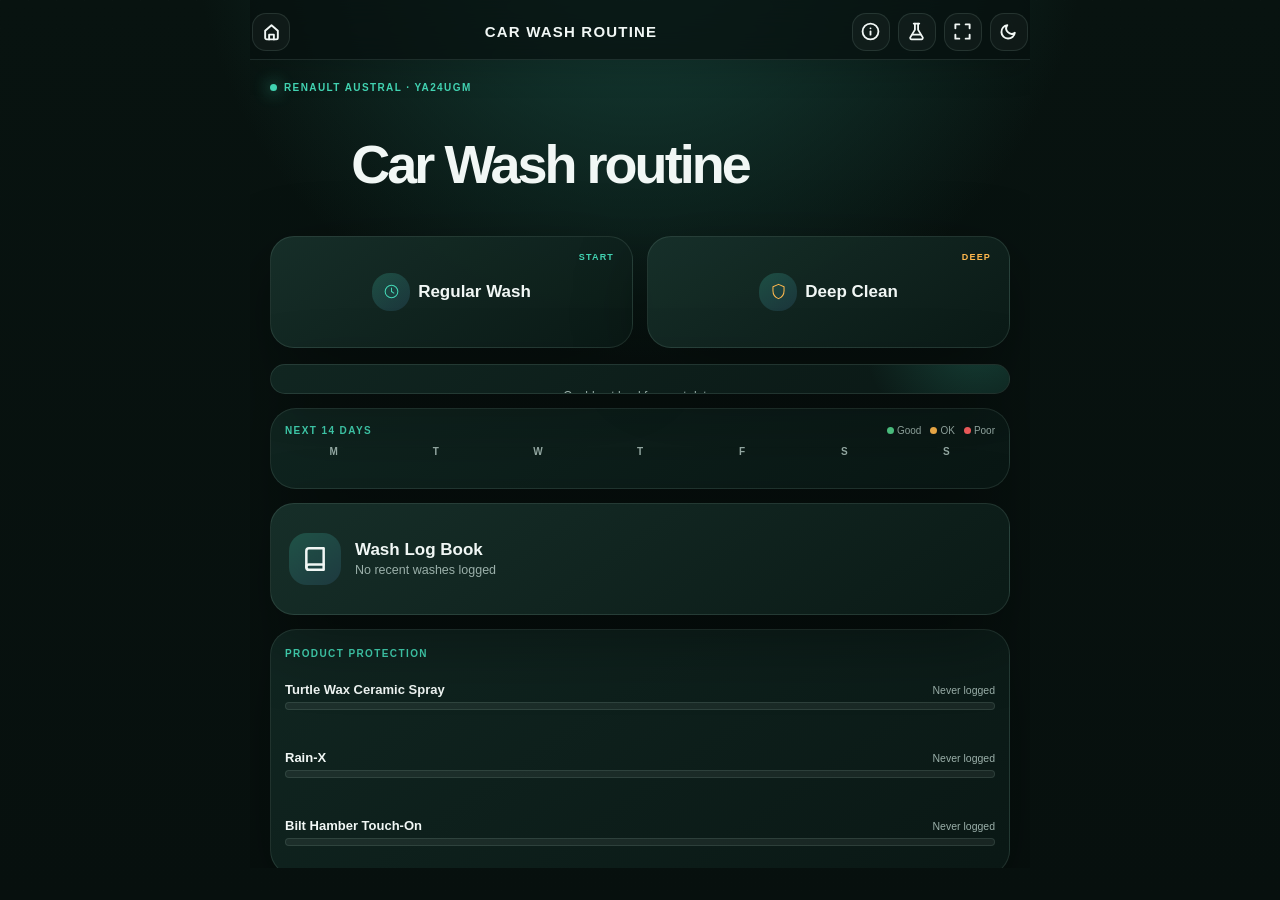
==== index.html @ 6de7ee60 "Load premium visual redesign layer" ====
<!DOCTYPE html>
<html lang="en">
<head>
<meta charset="UTF-8">
<meta name="viewport" content="width=device-width, initial-scale=1, viewport-fit=cover, user-scalable=no">
<meta name="theme-color" content="#1E8A9B">
<meta name="apple-mobile-web-app-capable" content="yes">
<meta name="mobile-web-app-capable" content="yes">
<title>Austral Wash Bay</title>
<link href="styles.css" rel="stylesheet">
<link href="redesign.css" rel="stylesheet">
</head>
<body>
<div id="app">
  <div class="topbar">
    <button class="iconbtn" id="backBtn" aria-label="Back to menu"><svg viewBox="0 0 24 24" fill="none" stroke="currentColor" stroke-width="2.3" stroke-linecap="round" stroke-linejoin="round" id="backIcon"></svg></button>
    <h1 id="topTitle">Car Wash Routine</h1>
    <div style="display:flex;gap:8px;">
      <button class="iconbtn" id="infoBtn" aria-label="Chemical Cheat Sheet"><svg viewBox="0 0 24 24" fill="none" stroke="currentColor" stroke-width="2.3" stroke-linecap="round" stroke-linejoin="round"><circle cx="12" cy="12" r="10"></circle><line x1="12" y1="16" x2="12" y2="12"></line><line x1="12" y1="8" x2="12.01" y2="8"></line></svg></button>
      <button class="iconbtn" id="calcBtn" aria-label="Dilution Calculator"><svg viewBox="0 0 24 24" fill="none" stroke="currentColor" stroke-width="2.3" stroke-linecap="round" stroke-linejoin="round"><path d="M10 2v7.31a2 2 0 0 1-.29.98L4.14 19.4A2 2 0 0 0 5.81 22h12.38a2 2 0 0 0 1.67-2.6l-5.57-9.11a2 2 0 0 1-.29-.98V2"/><path d="M8.5 2h7M7 16h10"/></svg></button>
      <button class="iconbtn" id="fullscreenBtn" aria-label="Toggle fullscreen" onclick="toggleFullScreen()"></button>
      <button class="iconbtn" id="themeBtn" aria-label="Toggle theme"></button>
    </div>
  </div>

  <div id="home">
    <div class="hero-eyebrow">Renault Austral · YA24UGM</div>
    <h2 class="hero-title">Car Wash routine</h2>
    <div id="remindersWrap"></div>
    <div class="schedule-row">
      <button class="schedule-card sc-a" id="cardTen"><div class="badge"><svg viewBox="0 0 48 48" fill="none" stroke="currentColor" stroke-width="2.6" stroke-linecap="round" stroke-linejoin="round"><circle cx="24" cy="24" r="16"/><path d="M24 15v9l6 4"/></svg></div><p class="sc-title">Regular Wash</p></button>
      <button class="schedule-card sc-b" id="cardDeep"><div class="badge"><svg viewBox="0 0 48 48" fill="none" stroke="currentColor" stroke-width="2.6" stroke-linecap="round" stroke-linejoin="round"><path d="M24 6l14 6v10c0 10-6 17-14 20-8-3-14-10-14-20V12l14-6z"/></svg></div><p class="sc-title">Deep Clean</p></button>
    </div>
    <div id="weatherCard" class="wx-card"><div id="weatherDetails"><div class="wx-empty-msg">Loading wash conditions...</div></div></div>
    <div class="cal-card">
      <div class="cal-head"><p class="section-label">Next 14 Days</p><div class="cal-legend"><span><i class="cal-dot green"></i>Good</span><span><i class="cal-dot orange"></i>OK</span><span><i class="cal-dot red"></i>Poor</span></div></div>
      <div class="cal-weekdays"><div>M</div><div>T</div><div>W</div><div>T</div><div>F</div><div>S</div><div>S</div></div>
      <div class="cal-grid" id="calGrid"></div><p class="cal-foot-note" id="calFootNote"></p>
    </div>
    <button class="schedule-card" id="logBookBtn" style="border-style:dashed;"><div class="badge" style="background:var(--surface-2);color:var(--text);"><svg viewBox="0 0 24 24" fill="none" stroke="currentColor" stroke-width="2.3" stroke-linecap="round" stroke-linejoin="round"><path d="M4 19.5A2.5 2.5 0 0 1 6.5 17H20"/><path d="M6.5 2H20v20H6.5A2.5 2.5 0 0 1 4 19.5v-15A2.5 2.5 0 0 1 6.5 2z"/></svg></div><div><p class="sc-title">Wash Log Book</p><p class="sc-meta" id="lastWashMeta">No recent washes logged</p></div></button>
    <div class="cal-card" id="productMetersCard"><p class="section-label" style="margin-bottom:10px;">Product Protection</p><div id="productMeters"></div></div>
  </div>

  <div id="deepCleanSelect" class="hidden"><div class="hero-eyebrow">Wash Setup</div><h2 class="hero-title">What are you doing today?</h2><p class="hero-sub">Adjust anything below - steps you don't need are skipped automatically.</p><div id="setupGroups"></div><div id="deepCleanSelectFoot"><button class="finish-btn" id="beginDeepCleanBtn">Begin Wash</button></div></div>

  <div id="stepScreen" class="hidden"><div class="progress-wrap"><div class="progress-track" id="progressTrack"></div><div class="progress-label"><span id="progPhase">Phase</span><span id="progFrac" class="num">1 / 1</span></div></div><div class="carousel-viewport" id="carouselViewport"><div class="carousel-track" id="carouselTrack"></div></div><div class="scroll-cue hidden" id="scrollCue"><svg viewBox="0 0 24 24" fill="none" stroke="currentColor" stroke-width="2.3" stroke-linecap="round" stroke-linejoin="round"><path d="M6 9l6 6 6-6"/></svg></div></div>

  <div id="doneScreen" class="hidden"><div class="dbadge"><svg viewBox="0 0 24 24" fill="none" stroke="currentColor" stroke-width="2.6" stroke-linecap="round" stroke-linejoin="round"><path d="M5 13l4 4L19 7"/></svg></div><h2>Wash completed</h2><p id="doneText">Nice work - every step in this schedule is done.</p><div id="reviewListWrap"><p class="cal-foot-note" id="reviewListNote" style="text-align:center;margin:0 0 8px;"></p><div id="reviewList"></div></div><div class="navbar" style="border:none;padding:0;width:100%;max-width:280px;"><button class="navbtn" id="reviewBtn">Review steps</button><button class="navbtn primary" id="doneHomeBtn">Done</button></div></div>
</div>

<div id="logModal" class="hidden"><div class="modal-card"><h3>Wash Log</h3><div style="display:flex;gap:8px;margin:14px 0 4px;"><button class="navbtn" id="exportLogsBtn" style="flex:1;">Export JSON</button><button class="navbtn" id="importLogsBtn" style="flex:1;">Import JSON</button><input type="file" id="importLogsInput" accept="application/json,.json" class="hidden"></div><p style="font-size:10.5px;color:var(--text-dim);margin:4px 0 0;line-height:1.4;">Export saves a backup .json file you can keep somewhere safe (cloud drive, email to self). Import adds washes from a backup file back into this log - duplicates are skipped automatically.</p><p style="font-size:12px;font-weight:700;margin-bottom:6px;margin-top:14px;">PAST WASHES</p><div id="logList" style="max-height:260px;overflow-y:auto;display:flex;flex-direction:column;gap:8px;"></div><p style="text-align:center;font-size:12px;color:var(--text-dim);margin-top:15px;margin-bottom:0;">Tap anywhere outside to close</p></div></div>
<div id="dayModal" class="hidden"><div class="modal-card"><h3 id="dayModalTitle">Hourly outlook</h3><div id="dayModalBody" style="margin-top:12px;"></div><p style="text-align:center;font-size:12px;color:var(--text-dim);margin-top:15px;margin-bottom:0;">Tap anywhere outside to close</p></div></div>
<div id="calcModal" class="hidden"><div class="modal-card"><h3>Dilution Calculator</h3><div style="display:flex;flex-direction:column;gap:12px;margin-top:12px;"><label style="font-size:12px;font-weight:700;">PRODUCT<select id="calcProduct" style="width:100%;padding:8px;border-radius:8px;border:1px solid var(--border);background:var(--surface-2);color:var(--text);margin-top:4px;"><option value="bh_touchless">Bilt Hamber Touch-Less</option><option value="bh_surfex">Bilt Hamber Surfex-HD</option><option value="bh_qd">Bilt Hamber Auto-QD</option><option value="bh_wash">Bilt Hamber Auto-Wash</option><option value="bh_touchon">Bilt Hamber Touch-On</option></select></label><label style="font-size:12px;font-weight:700;">RATIO<select id="calcRatio" style="width:100%;padding:8px;border-radius:8px;border:1px solid var(--border);background:var(--surface-2);color:var(--text);margin-top:4px;"></select></label><label style="font-size:12px;font-weight:700;">CONTAINER SIZE (ml)<input type="number" id="calcSize" value="400" style="width:100%;padding:8px;border-radius:8px;border:1px solid var(--border);background:var(--surface-2);color:var(--text);margin-top:4px;"></label><div id="calcResult" style="padding:12px;background:var(--surface-2);border-radius:10px;border:1px solid var(--border);font-size:13.5px;line-height:1.5;margin-top:6px;"></div></div><p style="text-align:center;font-size:12px;color:var(--text-dim);margin-top:15px;margin-bottom:0;">Tap anywhere outside to close</p></div></div>
<div id="infoModal" class="hidden"><div class="modal-card"><h3>Chemical Usage Rules</h3><div class="step-body"><p><b>DO NOT USE:</b></p><ul><li><span class="product_BH">Bilt Hamber Auto-QD (1:20)</span> on Glass, mirrors, or alloy wheels</li><li><span class="product_rainx">Rain-X</span> on Side mirrors, unpainted black plastics, or bodywork</li><li><span class="product_BH">Bilt Hamber Auto-Korrosol</span> on Grill meshes, badges, seals, or hot surfaces</li><li><span class="product_Autoglym_carGlass">Autoglym Car Glass Polish</span> on Plastic trim, window surrounds, or screens</li></ul><p><b>ALWAYS DILUTE:</b></p><ul><li><span class="product_BH">Bilt Hamber Auto-QD</span>: ALWAYS 1:20 (24ml/25g for 476ml/476g Distilled water)</li><li><span class="product_BH">Bilt Hamber Surfex-HD</span>: ALWAYS 1:10 (45ml/48g for 455ml/455g tap water) for arches, tyres &amp; jambs, Can be diluted further 1:100 to be used on interior vinyl, dashboard plastics, steering wheels, leather (spot testing first), and light fabric upholstery stains</li><li><span class="product_BH">Bilt Hamber Touch-Less</span>: 1:15 for weekly (25ml for 375ml warm tap water), 1:5 for deep clean (67ml for 333ml warm tap water)</li><li><span class="product_BH">Bilt Hamber Auto-Wash</span>: 1:2000 (1 tsp/5ml/5g per 10L/10kg warm tap water)</li></ul><p><b>NEVER DILUTE:</b></p><ul><li><span class="product_Autoglym_fastGlass">Autoglym Fast Glass</span></li><li><span class="product_Autoglym_carGlass">Autoglym Car Glass Polish</span></li><li><span class="product_rainx">Rain-X</span></li><li><span class="product_Autoglym_tyreDressing">Autoglym Instant Tyre Dressing</span></li><li><span class="product_BH">Bilt Hamber Auto-Wheel</span></li><li><span class="product_BH">Bilt Hamber Auto-Korrosol</span></li></ul></div><p style="text-align:center;font-size:12px;color:var(--text-dim);margin-top:15px;margin-bottom:0;">Tap anywhere to close</p></div></div>

<script src="constants.js"></script>
<script src="app.js"></script>
<script src="coating_logic.js"></script>
<script src="coating_logic_fix.js"></script>
<script>
renderLogs();
renderProductMeters();
updateReminders();
fetchWashWeather();
</script>
</body>
</html>
---- styles.css ----
:root{
    --bg:#EFF2F1; --surface:#FFFFFF; --surface-2:#F5F7F6;
    --text:#1B2226; --text-dim:#5C6A72;
    --accent:#1E8A9B; --accent-soft:#DCEEEF;
    --amber:#C77D1E; --amber-bg:#C77D1E7A; --amber-soft:#F6E7D2;
    --warn:#C43D33;--warn-bg:#C43D337A; --warn-soft:#FBE2DF;
    --good:#2E9E5B;--good-bg:#2E9E5B7A; --good-soft:#DCF0E3;
    --border:#D8DEDC; --shadow:0 2px 10px rgba(20,30,32,0.08);
    --shadow-lg:0 10px 30px rgba(20,30,32,0.12), 0 2px 8px rgba(20,30,32,0.06);
    --ease:cubic-bezier(.22,.61,.36,1);
  }
  [data-theme="dark"]{
    --bg:#14181C; --surface:#1E252B; --surface-2:#262E35;
    --text:#E8EDF0; --text-dim:#8B98A3;
    --accent:#54C2D1; --accent-soft:#1E3A3F;
    --amber:#E8A33D; --amber-bg:#E8A33D7A; --amber-soft:#3A2E17;
    --warn:#E0524A; --warn-bg:#E0524A7A; --warn-soft:#3A1F1D;
    --good:#49C57E; --good-bg:#49C57E7A; --good-soft:#1B3626;
    --border:#2E3841; --shadow:0 2px 14px rgba(0,0,0,0.4);
    --shadow-lg:0 14px 34px rgba(0,0,0,0.5), 0 2px 10px rgba(0,0,0,0.3);
  }
  *{box-sizing:border-box; -webkit-tap-highlight-color:transparent;}
  html,body{height:100%;}
  body{
    margin:0; background:var(--bg); color:var(--text);
    font-family:-apple-system,BlinkMacSystemFont,"Segoe UI",Roboto,ui-sans-serif,sans-serif;
    overscroll-behavior:none; transition:background .25s ease,color .25s ease;
  }
  .num{font-family:ui-monospace,"SF Mono",Menlo,Consolas,monospace; font-variant-numeric:tabular-nums;}
  button{font-family:inherit;}
  #app{max-width:360px; margin:0 auto; height:100vh; height:100dvh; display:flex; flex-direction:column; overflow:hidden; position:relative;}

  @media (prefers-reduced-motion: reduce){
    *, *::before, *::after{
      animation-duration:.001ms !important; animation-iteration-count:1 !important;
      transition-duration:.001ms !important; scroll-behavior:auto !important;
    }
  }

  /* ---------- top bar ---------- */
  .topbar{
    display:flex; align-items:center; justify-content:space-between;
    padding:14px 2px calc(10px + env(safe-area-inset-top,0px));
    padding-top:calc(14px + env(safe-area-inset-top,0px));
    border-bottom:1px solid var(--border); flex-shrink:0;
    height: 60px;
  }
  .topbar h1{font-size:13px; font-weight:700; letter-spacing:.02em; margin:0;}
  .iconbtn{
    width:38px; height:38px; border-radius:10px; border:1px solid var(--border);
    background:var(--surface); color:var(--text); display:flex; align-items:center; justify-content:center;
    cursor:pointer; transition:transform .15s var(--ease), background .15s ease;
  }
  .iconbtn:active{transform:scale(.88);}
  .iconbtn svg{width:19px; height:19px;}

  /* ---------- home screen ---------- */
  #home{
    flex:1; display:flex; flex-direction:column; padding:22px 20px 20px; overflow-y:auto;
    transition: opacity .32s var(--ease), transform .32s var(--ease);
  }
  #home.fade-out{
    opacity:0;
    transform:scale(0.96);
    pointer-events:none;
  }
  .hero-eyebrow{font-size:11px; font-weight:700; letter-spacing:.14em; text-transform:uppercase; color:var(--accent);}
  .hero-title{font-size:clamp(23px,6.6vw,27px); font-weight:800; letter-spacing:-.015em; /*margin:6px 0 2px;*/ line-height:1.16;text-align: center;}
  .hero-sub{font-size:13.5px; color:var(--text-dim); margin:0 0 26px; line-height:1.5;}

  .hero-eyebrow, .hero-title, .hero-sub, .schedule-card, .home-foot{
    opacity:0; transform:translateY(14px);
    animation:riseIn .6s var(--ease) forwards;
  }
  .hero-eyebrow{animation-delay:.02s;}
  .hero-title{animation-delay:.08s;}
  .hero-sub{animation-delay:.14s;}
  #cardTen{animation-delay:.2s; background: #4aacba69;}
  #cardDeep{animation-delay:.28s; background: #c38a3466;}
  .home-foot{animation-delay:.36s;}
  @keyframes riseIn{ to{opacity:1; transform:translateY(0);} }

  .schedule-card{
    position:relative; overflow:hidden;
    display:flex; align-items:center; gap:14px; background:var(--surface);
    border:1px solid var(--border); border-radius:16px; padding:18px; margin-bottom:14px;
    cursor:pointer; box-shadow:var(--shadow); text-align:left; width:100%; color:var(--text);
    transition:transform .16s var(--ease), box-shadow .16s var(--ease);
    min-height: 74px;
  }
  .schedule-card:active{transform:scale(.97); box-shadow:var(--shadow);}
  .schedule-card::after{
    content:''; position:absolute; top:0; left:-60%; width:35%; height:100%;
    background:linear-gradient(115deg, transparent, rgba(255,255,255,.4), transparent);
    transform:skewX(-18deg); pointer-events:none;
    animation:sheen 1.1s ease-out 1.05s 1;
  }
  #cardDeep::after{animation-delay:1.2s;}
  [data-theme="dark"] .schedule-card::after{background:linear-gradient(115deg, transparent, rgba(255,255,255,.14), transparent);}
  @keyframes sheen{ from{left:-60%;} to{left:130%;} }
  .schedule-card .badge{
    width:52px; height:52px; border-radius:13px; flex-shrink:0;
    display:flex; align-items:center; justify-content:center;
  }
  .schedule-card .badge svg{width:26px; height:26px;}
  .sc-a .badge{background:var(--accent-soft); color:var(--accent);}
  .sc-b .badge{background:var(--amber-soft); color:var(--amber);}
  .schedule-card .sc-title{font-size:17.5px; font-weight:700; margin:0 0 3px;}
  .schedule-card .sc-meta{font-size:12.5px; color:var(--text-dim); margin:0;}
  .schedule-card .chev{margin-left:auto; color:var(--text-dim); flex-shrink:0; transition:transform .16s var(--ease);}
  .schedule-card:active .chev{transform:translateX(3px);}
  .schedule-card .chev svg{width:16px; height:16px;}
  .home-foot{margin-top:auto; padding-top:20px; font-size:11.5px; color:var(--text-dim); text-align:center;}

  /* ---------- progress strip ---------- */
  .progress-wrap{border-bottom:1px solid var(--border); background:var(--surface); flex-shrink:0; z-index:5;}
  .progress-track{display:flex; align-items:center; gap:5px; padding:11px 12px; overflow-x:auto; scrollbar-width:none;}
  .progress-track::-webkit-scrollbar{display:none;}
  .dot{
    flex-shrink:0; width:9px; height:9px; border-radius:50%; background:var(--border);
    border:none; padding:0; cursor:pointer;
    transition:width .28s var(--ease), border-radius .28s var(--ease), background .28s ease, transform .15s var(--ease);
  }
  .dot:active{transform:scale(.8);}
  .dot.visited{background:var(--text-dim);}
  .dot.current{width:22px; border-radius:5px; background:var(--accent);}
  .phase-gap{width:1px; height:14px; background:var(--border); flex-shrink:0; margin:0 2px;}
  .progress-label{padding:0 16px 9px; font-size:11px; color:var(--text-dim); display:flex; justify-content:space-between;}

  /* ---------- step screen ---------- */
  #stepScreen{
    flex:1; display:flex; flex-direction:column; min-height:0; overflow:hidden; position:relative;
    opacity:1; transition:opacity .35s var(--ease);
  }
  
  .carousel-viewport{
    flex:1; width:100%; height:100%; overflow:hidden; position:relative; touch-action:pan-y;
  }

  .carousel-track{
    display:flex; height:100%; width:100%; will-change:transform;
  }

  .step-slide{
    min-width:100%; width:100%; height:100%; overflow-y:auto; padding:22px 20px 14px;
    flex-shrink:0; opacity:0.3; transition:opacity .25s ease;
    box-sizing:border-box;
  }
  .step-slide.active{
    opacity:1;
  }

  .phase-eyebrow{
    font-size: 18px;
    font-weight: 700;
    letter-spacing: .12em;
    text-transform: uppercase;
    color: var(--accent);
    margin-bottom: 14px;
    justify-content: center;
    text-align: center;
    background: var(--surface-2);
    min-height: 48px;
    display: flex;
    align-items: center;
    border-radius: 10px;
    border: 1px solid var(--border);
  }
  .step-head{display:flex; align-items:flex-start; gap:14px; margin-bottom:18px;}
  .step-icon{
    width:56px; height:56px; border-radius:15px; background:var(--surface-2); border:1px solid var(--border);
    display:flex; align-items:center; justify-content:center; flex-shrink:0; color:var(--accent);
  }
  .step-icon svg{width:28px; height:28px;}
  .step-title{font-size:clamp(19px,5.4vw,21px); font-weight:800; line-height:1.2; letter-spacing:-.01em; margin:2px 0 0;}
  .step-body{font-size:15.5px; line-height:1.6; color:var(--text); margin:0 0 16px;}
  .step-body ul{margin:0; padding-left:20px;}
  .step-body li{margin-bottom:8px;}
  .callout{
    display:flex; gap:10px; padding:13px 14px; border-radius:13px; margin:0 0 16px;
    border:1px solid var(--warn); background:var(--warn-soft);
  }
  .callout svg{width:19px; height:19px; color:var(--warn); flex-shrink:0; margin-top:1px;}
  .callout p{margin:0; font-size:13.5px; line-height:1.5; font-weight:600; color:var(--text);}

  /* Enhanced Dwell Timer Box with Range Tag */
  .timer-box{
    display:flex; align-items:center; flex-wrap:wrap; gap:14px; padding:14px; border-radius:14px;
    background:var(--amber-soft); border:1px solid var(--amber); margin-bottom:16px;
    transition:background .25s ease, border-color .25s ease;
  }
  .timer-box.alarm{
    border-color:var(--warn); background:var(--warn-soft);
    animation:alarmPulse 1s ease-in-out infinite;
  }
  @keyframes alarmPulse{
    0%,100%{box-shadow:0 0 0 0 rgba(196,61,51,.35);}
    50%{box-shadow:0 0 0 9px rgba(196,61,51,0);}
  }
  .timer-box.alarm .tname{color:var(--warn);}
  .timer-ring{position:relative; width:46px; height:46px; flex-shrink:0;}
  .timer-ring svg{width:46px; height:46px; transform:rotate(-90deg);}
  .timer-ring circle{fill:none; stroke-width:4;}
  .timer-ring .bg{stroke:rgba(199,125,30,.25);}
  [data-theme="dark"] .timer-ring .bg{stroke:rgba(232,163,61,.22);}
  .timer-ring .fg{stroke:var(--amber); stroke-linecap:round; transition:stroke-dashoffset 1s linear, stroke .25s ease;}
  .timer-box.alarm .timer-ring .fg{stroke:var(--warn);}
  .timer-ring .tlabel{
    position:absolute; inset:0; display:flex; align-items:center; justify-content:center;
    font-size:11px; font-weight:700; color:var(--amber);
  }
  .timer-box.alarm .timer-ring .tlabel{color:var(--warn);}
  .timer-info{flex:1; min-width:0;}
  .timer-info .tname-row{display:flex; align-items:center; gap:6px; margin-bottom:2px;}
  .timer-info .tname{font-size:12px; font-weight:700; text-transform:uppercase; letter-spacing:.06em; color:var(--amber); margin:0;}
  .timer-range-badge{
    font-size:10.5px; font-weight:800; padding:2px 6px; border-radius:6px;
    background:var(--amber); color:#fff; letter-spacing:0;
  }
  .timer-info .tdur{font-size:13px; color:var(--text-dim); margin:0;}
  .timer-btn{
    border:none; background:var(--amber); color:#fff; font-weight:700; font-size:13px;
    padding:9px 14px; border-radius:10px; cursor:pointer; flex-shrink:0;
    transition:transform .14s var(--ease), background .2s ease;
  }
  .timer-btn:active{transform:scale(.93);}
  .timer-btn.running{background:transparent; border:1.5px solid var(--amber); color:var(--amber);}
  .timer-btn.done{background:var(--warn);}
  .timer-dismiss{
    border:none; background:var(--warn); color:#fff; font-weight:700; font-size:12.5px;
    padding:9px 13px; border-radius:10px; cursor:pointer; flex-shrink:0;
    transition:transform .14s var(--ease), opacity .2s ease;
    animation:dismissPop .3s var(--ease);
  }
  .timer-dismiss:active{transform:scale(.93);}
  @keyframes dismissPop{ from{opacity:0; transform:scale(.7);} to{opacity:1; transform:scale(1);} }

  .finish-btn{
    display:flex; align-items:center; justify-content:center; gap:8px; width:100%;
    border:none; background:var(--accent); color:#fff; font-weight:800; font-size:16px;
    padding:15px; border-radius:14px; cursor:pointer; margin:6px 0 16px;
    box-shadow:var(--shadow); transition:transform .14s var(--ease), background .2s ease;
  }
  .finish-btn svg{width:20px; height:20px;}
  .finish-btn:active{transform:scale(.96);}

  .scroll-cue{
    position:sticky; bottom:0; left:0; right:0; height:34px; margin-top:-34px;
    background:linear-gradient(to bottom, transparent, var(--bg) 78%);
    display:flex; align-items:flex-end; justify-content:center; pointer-events:none; z-index:8;
  }
  .scroll-cue svg{width:20px; height:20px; color:var(--text-dim); animation:bob 1.4s ease-in-out infinite;}
  @keyframes bob{0%,100%{transform:translateY(0);}50%{transform:translateY(4px);}}

  .swipe-hint{ animation:swipeHint 1s var(--ease) .35s; }
  @keyframes swipeHint{
    0%,100%{transform:translateX(0);}
    28%{transform:translateX(-16px);}
    55%{transform:translateX(7px);}
    78%{transform:translateX(-5px);}
  }

  /* ---------- nav bar ---------- */
  .navbar{
    display:flex; gap:10px; padding:12px 16px calc(14px + env(safe-area-inset-bottom,0px));
    border-top:1px solid var(--border); /*background:var(--surface);*/ flex-shrink:0; z-index:10;
  }
  .navbtn{
    flex:1; display:flex; align-items:center; justify-content:center; gap:6px;
    padding:4px 10px; border-radius:13px; border:1px solid var(--border); background:var(--surface-2);
    color:var(--text); font-size:14.5px; font-weight:700; cursor:pointer;
    transition:transform .13s var(--ease), background .2s ease;
  }
  .navbtn:active:not(:disabled){transform:scale(.95);}
  .navbtn svg{width:17px; height:17px;}
  .navbtn.primary{background:var(--accent); border-color:var(--accent); color:#fff;}
  .navbtn:disabled{opacity:.35; cursor:default;}
  .navbtn.finish{background:var(--accent);}

  .step-counter{font-size:12px; color:var(--text-dim); text-align:center; padding:0 0 8px; flex-shrink:0; z-index:10;}

  .hidden{display:none !important;}

  .product_BH, .product_rainx, .product_turtleWax, .product_Autoglym_fastGlass, .product_Autoglym_carGlass,.product_Autoglym_tyreDressing {
    border-radius: 5px;
    padding: 0px 5px;
  }
  .product_BH { background-color: #0a7ef299; }
  .product_rainx { background-color: #F5CE0D99; color: black; }
  .product_turtleWax { background-color: #02643399; }
  .product_Autoglym_fastGlass { background-color: #B15F2C99; }
  .product_Autoglym_carGlass { background-color: #B15F2C99; }
  .product_Autoglym_tyreDressing { background-color: #B15F2C99; }

  /* ---------- compact schedule row (2-col) ---------- */
  .schedule-row{display:grid; grid-template-columns:1fr 1fr; gap:10px; margin-bottom:16px;}
  .schedule-row .schedule-card{
    /* flex-direction:column;*/ align-items:flex-start; gap:8px; padding:13px; margin-bottom:0; text-align:left; justify-content: center; align-items: center; }
  .schedule-row .schedule-card .badge{width:38px; height:38px; border-radius:10px;}
  .schedule-row .schedule-card .badge svg{width:19px; height:19px;}
  .schedule-row .schedule-card .sc-title{font-size:17.5px; margin:0; line-height:1.25;}
  .schedule-row .schedule-card .sc-meta{display:none;}
  .schedule-row .schedule-card .chev{display:none;}

  /* ---------- v15: wash setup / selection screen ---------- */
  .setup-group{margin-bottom:18px;}
  .setup-group-label{font-size:11px; font-weight:700; letter-spacing:.1em; text-transform:uppercase; color:var(--text-dim); margin:0 0 8px;}
  .radio-row{
    display:flex; align-items:center; gap:14px; width:100%;
    background:var(--surface); border:1.5px solid var(--border); border-radius:15px;
    padding:13px 15px; margin:0 0 8px; cursor:pointer; user-select:none;
    box-shadow:var(--shadow); transition:border-color .18s ease, background .18s ease;
  }
  .radio-row.checked{border-color:var(--accent); background:var(--accent-soft);}
  .radio-row.overdue.checked{border-color:var(--warn); background:var(--warn-bg);}
  .radio-row.soon.checked{border-color:var(--amber); background:var(--amber-bg);}
  .radio-row.ok.checked{border-color:var(--good); background:var(--good-bg);}
  .radio-row .radio-dot{
    flex-shrink:0; width:22px; height:22px; border-radius:50%; border:2px solid var(--border);
    background:var(--surface-2); position:relative; transition:border-color .16s ease;
  }
  .radio-row.overdue .radio-dot{
    border:2px solid var(--warn);
    background:var(--warn-bg); position:relative; transition:border-color .16s ease;
  }
  .radio-row.soon .radio-dot{
    border:2px solid var(--amber);
    background:var(--amber-bg); position:relative; transition:border-color .16s ease;
  }
  .radio-row.ok .radio-dot{
    border:2px solid var(--good);
    background:var(--good-bg); position:relative; transition:border-color .16s ease;
  }
  .radio-row.checked .radio-dot{border-color:var(--accent);}
  .radio-row.checked .radio-dot::after{
    content:''; position:absolute; inset:4px; border-radius:50%; background:var(--accent);
  }
  .radio-row.overdue.checked .radio-dot{border-color:var(--warn-soft);}
  .radio-row.overdue.checked .radio-dot::after{
    background:var(--warn-soft);
  }
  .radio-row.soon.checked .radio-dot{border-color:var(--amber-soft);}
  .radio-row.soon.checked .radio-dot::after{
    background:var(--amber-soft);
  }
  .radio-row.ok.checked .radio-dot{border-color:var(--good-soft);}
  .radio-row.ok.checked .radio-dot::after{
    background:var(--good-soft);
  }
  .radio-row .rr-text{flex:1; min-width:0;}
  .radio-row .rr-title{font-size:14.5px; font-weight:700; color:var(--text); margin:0;}
  .radio-row .rr-sub{font-size:11.5px; color:var(--text-dim); margin:2px 0 0; line-height:1.4;}
  .due-pill{
    display:inline-block; font-size:10.5px; font-weight:800; padding:2px 7px; border-radius:6px;
    margin-top:5px; letter-spacing:.01em;
  }
  .due-pill.ok, .radio-row.ok {background:var(--good-soft); color:var(--good);}
  .radio-row.ok {border:1.5px solid var(--good);}
  .due-pill.soon, .radio-row.soon {background:var(--amber-soft); color:var(--amber);}
  .radio-row.soon {border:1.5px solid var(--amber);}
  .due-pill.overdue, .radio-row.overdue {background:var(--warn-soft); color:var(--warn);}
  .radio-row.overdue {border:1.5px solid var(--warn);}
  .due-pill.never, .radio-row.never {background:var(--surface-2); color:var(--text-dim);}

  /* ---------- v15: reminders on home ---------- */
  #remindersWrap .overdue-banner:last-child{margin-bottom:14px;}
  .overdue-banner.soon, .overdue-banner.due{background:var(--amber-soft); border-color:var(--amber);}
  .overdue-banner.soon svg, .overdue-banner.due svg{color:var(--amber);}
  .overdue-banner.soon b, .overdue-banner.due b{color:var(--amber);}

  /* ---------- v15: done screen review list ---------- */
  .review-item{
    display:flex; align-items:center; gap:12px; width:100%; max-width:280px;
    background:var(--surface); border:1.5px solid var(--border); border-radius:13px;
    padding:11px 13px; margin:0 0 8px; cursor:pointer; user-select:none; text-align:left;
    transition:border-color .16s ease, background .16s ease;
  }
  .review-item.checked{border-color:var(--accent); background:var(--accent-soft);}
  .review-item input[type="checkbox"]{
    -webkit-appearance:none; appearance:none; margin:0; flex-shrink:0;
    width:24px; height:24px; border-radius:7px; border:2px solid var(--border);
    background:var(--surface-2); cursor:pointer; position:relative;
  }
  .review-item input[type="checkbox"]:checked{background:var(--accent); border-color:var(--accent);}
  .review-item input[type="checkbox"]:checked::after{
    content:''; position:absolute; left:7px; top:3px; width:6px; height:11px;
    border:solid #fff; border-width:0 2.5px 2.5px 0; transform:rotate(40deg);
  }
  .review-item .ri-title{font-size:13.5px; font-weight:700; color:var(--text); margin:0;}
  #reviewListWrap{width:100%; max-width:280px;}

  /* ---------- v15: touch-on decision slide ---------- */
  .decision-btns{display:flex; gap:10px; margin:4px 0 16px;}
  .decision-btn{
    flex:1; padding:16px 10px; border-radius:14px; border:1.5px solid var(--border);
    background:var(--surface); color:var(--text); font-weight:800; font-size:15px; cursor:pointer;
    transition:transform .14s var(--ease), border-color .16s ease, background .16s ease;
  }
  .decision-btn:active{transform:scale(.96);}
  .decision-btn.yes.picked{border-color:var(--accent); background:var(--accent-soft); color:var(--accent);}
  .decision-btn.no.picked{border-color:var(--text-dim); background:var(--surface-2);}

  /* ---------- v15: log entry detail ---------- */
  .log-detail-line{font-size:10.5px; color:var(--text-dim); margin:3px 0 0; line-height:1.5;}
  .section-label{
    font-size:11px; font-weight:700; letter-spacing:.1em; text-transform:uppercase;
    color:var(--text-dim); margin:2px 0 8px;
  }

  /* ---------- weather card v3 ---------- */
  .wx-card{
    background:var(--surface); border:1px solid var(--border); border-radius:16px;
    padding:14px; margin-bottom:14px; box-shadow:var(--shadow);
  }
  .wx-summary-row{display:grid; grid-template-columns: 1fr auto 1fr; align-items:center; justify-content:space-between; gap:12px;}
  .wx-now-icon{
    width:40px; height:40px; flex-shrink:0; display:flex; align-items:center; justify-content:center;
    font-size:30px; line-height:1;
  }
  .wx-now-temp{font-size:26px; font-weight:800; line-height:1; white-space:nowrap;}
  .wx-now-temp sup{font-size:14px; font-weight:700; margin-left:1px;}
  .wx-now-block{display:flex; align-items:center; gap:8px; flex-shrink:0;}
  .wx-location-block{font-size:11.5px; font-weight:600; color:var(--text-dim); text-align:center; white-space:nowrap;}
  .wx-day-block{flex-shrink:0; text-align:right;}
  .wx-day-eyebrow{font-size:10px; font-weight:700; letter-spacing:.06em; text-transform:uppercase; color:var(--accent); margin:0;}
  .wx-day-name{font-size:11.5px; color:var(--text-dim); margin:2px 0 0;}
  .wx-headline-row{margin-top:12px; padding-top:11px; border-top:1px solid var(--border);}
  .wx-headline{font-size:13.5px; font-weight:700; color:var(--text); line-height:1.4; margin:0;}
  .wx-subline{font-size:12px; color:var(--text-dim); line-height:1.4; margin:3px 0 0;}

  .wx-strip{
    display:grid; gap:8px; overflow-x:auto; margin-top:13px; padding-bottom:2px;
    scroll-snap-type:x proximity; scrollbar-width:none;
    grid: auto;
    grid-template-columns: repeat(5, 1fr);
  }
  .wx-strip::-webkit-scrollbar{display:none;}
  .wx-empty-msg{font-size:12px; color:var(--text-dim); padding:10px 2px 2px; text-align:center;}

  /* ---------- deep clean overdue banner ---------- */
  .overdue-banner{
    display:flex; align-items:center; gap:10px; padding:12px 13px; border-radius:13px;
    background:var(--warn-soft); border:1px solid var(--warn); margin-bottom:14px;
  }
  .overdue-banner svg{width:20px; height:20px; color:var(--warn); flex-shrink:0;}
  .overdue-banner p{margin:0; font-size:12.5px; font-weight:600; line-height:1.4; color:var(--text);}
  .overdue-banner b{color:var(--warn);}

  /* ---------- product protection meters (v16) ---------- */
  .meter-row{margin-bottom:14px;}
  .meter-row:last-child{margin-bottom:0;}
  .meter-top{display:flex; justify-content:space-between; align-items:baseline; margin-bottom:5px; gap:8px;}
  .meter-name{font-size:13px; font-weight:700; color:var(--text);}
  .meter-last{font-size:10.5px; color:var(--text-dim); text-align:right;}
  .meter-track{
    position:relative; height:9px; border-radius:5px; background:var(--surface-2);
    border:1px solid var(--border); overflow:hidden;
  }
  .meter-fill{
    position:absolute; left:0; top:0; bottom:0; border-radius:5px 0 0 5px;
    transition:width .4s var(--ease), background .3s ease;
  }
  .meter-fill.full-width{border-radius:5px;}
  .meter-tier{font-size:10.5px; font-weight:700; margin-top:5px;}

  /* ---------- calendar ---------- */
  .cal-card{
    background:var(--surface); border:1px solid var(--border); border-radius:16px;
    padding:16px 14px; margin-bottom:14px; box-shadow:var(--shadow);
  }
  .cal-head{display:flex; justify-content:space-between; align-items:center; margin-bottom:4px;}
  .cal-head .section-label{margin:0;}
  .cal-legend{display:flex; gap:9px; font-size:10px; color:var(--text-dim); align-items:center;}
  .cal-legend span{display:flex; align-items:center; gap:3px;}
  .cal-dot{width:7px; height:7px; border-radius:50%; display:inline-block;}
  .cal-dot.green{background:var(--good);}
  .cal-dot.orange{background:var(--amber);}
  .cal-dot.red{background:var(--warn);}
  .cal-weekdays{
    display:grid; grid-template-columns:repeat(7,1fr); gap:5px; margin:10px 0 5px;
    font-size:10px; font-weight:700; color:var(--text-dim); text-align:center; text-transform:uppercase;
  }
  .cal-grid{display:grid; grid-template-columns:repeat(7,1fr); gap:5px;}
  .cal-cell{
    aspect-ratio:1; border-radius:9px; display:flex; flex-direction:column; align-items:center;
    justify-content:center; position:relative; font-size:12.5px; font-weight:700; cursor:pointer;
    border:1px solid var(--border); background:var(--surface-2); color:var(--text);
    transition:transform .13s var(--ease);
  }
  .cal-cell:active{transform:scale(.9);}
  .cal-cell.pad{
    opacity:.32; cursor:default; pointer-events:none; background:transparent; border-color:transparent;
  }
  .cal-cell.green{background:var(--good-soft); border-color:var(--good); color:var(--text);}
  .cal-cell.orange{background:var(--amber-soft); border-color:var(--amber);}
  .cal-cell.red{background:var(--warn-soft); border-color:var(--warn);}
  .cal-cell.unknown{background:var(--surface-2);}
  .cal-marker{
    position:absolute; bottom:3px; display:flex; gap:2px;
  }
  .cal-marker .m{
    font-size:7px; font-weight:800; letter-spacing:.02em; padding:1px 3px; border-radius:4px;
    color:#fff; line-height:1.3;
  }
  .cal-marker .m.ten{background:var(--accent);}
  .cal-marker .m.deep{background:var(--amber);}
  .cal-today-ring{box-shadow:0 0 0 2px var(--accent) inset;}
  .cal-foot-note{font-size:11px; color:var(--text-dim); margin:10px 0 0; line-height:1.4;}

  /* ---------- hourly day modal ---------- */
  #dayModal{
    position:fixed; inset:0; background:rgba(0,0,0,0.7); backdrop-filter:blur(4px); z-index:999;
    display:flex; align-items:center; justify-content:center; padding:20px;
  }
  #dayModal.hidden{display:none !important;}

  /* done screen */
  #doneScreen{flex:1; display:flex; flex-direction:column; align-items:center; justify-content:center; padding:32px; text-align:center;}
  #doneScreen .dbadge{
    width:74px; height:74px; border-radius:20px; background:var(--accent-soft); color:var(--accent);
    display:flex; align-items:center; justify-content:center; margin-bottom:18px;
    animation:popIn .45s var(--ease);
  }
  @keyframes popIn{ from{transform:scale(.5); opacity:0;} to{transform:scale(1); opacity:1;} }
  #doneScreen .dbadge svg{width:36px; height:36px;}
  #doneScreen .dbadge svg path{
    stroke-dasharray:30; stroke-dashoffset:30;
    animation:draw .5s var(--ease) .2s forwards;
  }
  @keyframes draw{ to{stroke-dashoffset:0;} }
  #doneScreen h2{
    font-size:22px; font-weight:800; margin:0 0 8px;
    opacity:0; animation:riseIn .5s var(--ease) .25s forwards;
  }
  #doneScreen p{
    font-size:14px; color:var(--text-dim); max-width:280px; line-height:1.5;
    opacity:0; animation:riseIn .5s var(--ease) .32s forwards;
  }
  #doneScreen .navbar{
    opacity:0; animation:riseIn .5s var(--ease) .4s forwards;
  }

  /* ---------- touch-on checkbox (done screen) ---------- */
  .touchon-row{
    display:flex; align-items:center; gap:14px; width:100%; max-width:280px;
    background:var(--surface); border:1.5px solid var(--border); border-radius:15px;
    padding:15px 16px; margin:0 0 18px; cursor:pointer; user-select:none;
    box-shadow:var(--shadow); transition:border-color .18s ease, background .18s ease;
    opacity:0; animation:riseIn .5s var(--ease) .36s forwards;
  }
  .touchon-row.checked{border-color:var(--accent); background:var(--accent-soft);}
  .touchon-row input[type="checkbox"]{
    -webkit-appearance:none; appearance:none; margin:0; flex-shrink:0;
    width:30px; height:30px; border-radius:9px; border:2px solid var(--border);
    background:var(--surface-2); cursor:pointer; position:relative;
    transition:background .16s ease, border-color .16s ease, transform .12s var(--ease);
  }
  .touchon-row input[type="checkbox"]:active{transform:scale(.9);}
  .touchon-row input[type="checkbox"]:checked{background:var(--accent); border-color:var(--accent);}
  .touchon-row input[type="checkbox"]:checked::after{
    content:''; position:absolute; left:9px; top:4px; width:7px; height:13px;
    border:solid #fff; border-width:0 3px 3px 0; transform:rotate(40deg);
  }
  .touchon-row .touchon-text{flex:1; min-width:0;}
  .touchon-row .touchon-title{font-size:14.5px; font-weight:700; color:var(--text); margin:0;}
  .touchon-row .touchon-sub{font-size:11.5px; color:var(--text-dim); margin:2px 0 0;}

  /* ---------- deep clean product selection screen ---------- */
  #deepCleanSelect{
    flex:1; display:flex; flex-direction:column; padding:22px 20px 20px; overflow-y:auto;
    transition: opacity .32s var(--ease), transform .32s var(--ease);
  }
  #deepCleanSelect.fade-out{ opacity:0; transform:scale(0.96); pointer-events:none; }
  .select-toggle-row{ max-width:none; width:100%; margin:0 0 14px; opacity:1; animation:none; }
  #deepCleanSelectFoot{margin-top:auto; padding-top:6px;}

  /* ---------- info modal ---------- */
  #infoModal, #logModal, #calcModal {
    position: fixed;
    inset: 0;
    background: rgba(0, 0, 0, 0.7);
    backdrop-filter: blur(4px);
    z-index: 999;
    display: flex;
    align-items: center;
    justify-content: center;
    padding: 20px;
    opacity:1;
    transition:opacity .22s var(--ease);
  }
  #infoModal.hidden, #logModal.hidden, #calcModal.hidden{
    display:flex !important;
    opacity:0;
    pointer-events:none;
  }
  .modal-card {
    background: var(--surface);
    color: var(--text);
    border: 1px solid var(--border);
    border-radius: 16px;
    max-width: 350px;
    width: 100%;
    max-height: 85vh;
    overflow-y: auto;
    padding: 10px;
    box-shadow: var(--shadow-lg);
    transform:scale(1) translateY(0);
    transition:transform .22s var(--ease);
  }
  #infoModal.hidden .modal-card, #logModal.hidden .modal-card, #calcModal.hidden .modal-card{
    transform:scale(.94) translateY(10px);
  }
  .modal-card h3 {
    margin-top: 0;
    font-size: 18px;
    border-bottom: 1px solid var(--border);
    padding-bottom: 10px;
  }


  
    /* Individual Card Styles */
    .weather-card {
      background-color: #0b1a10;
      border-radius: 8px 8px 8px 8px;
      display: flex;
      overflow: hidden;
      /*! width: 140px; */
      box-shadow: 0 4px 10px rgba(0, 0, 0, 0.3);
      flex-shrink: 0;
      border: 1px solid;
      opacity:1;
      height: 75px;
      overflow: hidden;
      position: relative;
    }

  .weather-card.ideal{background:var(--good-soft); border-color:var(--good);}
  .weather-card.ideal .card-sidebar{background:var(--good-bg);}
  .weather-card.marginal{background:var(--amber-soft); border-color:var(--amber);}
  .weather-card.marginal .card-sidebar{background:var(--amber-bg);}
  .weather-card.bad{background:var(--warn-soft); border-color:var(--warn);}
  .weather-card.bad .card-sidebar{background:var(--warn-bg);}
  .weather-card.now{opacity:1;}
  .weather-card .weather-icon{font-size:26px; line-height:1;padding-bottom: 5px;/*! position: absolute; */}
  .weather-card .weather-icon.ideal{color:var(--good);}
  .weather-card .weather-icon.marginal{color:var(--amber);}
  .weather-card .weather-icon.bad{color:var(--warn);}
  .weather-card .time-text{font-size:14px; color:var(--text);}
  .weather-card .temperature-wrapper{font-size:7.5px; /*! font-weight:800; */ color:var(--text);}
  .weather-card .temperature-wrapper .temp-text {
      font-size: 14px;
      font-weight: bold;
      line-height: 1;
    }

    /* Green Left Sidebar */
  .weather-card .card-sidebar {
      width: 15px;
      display: flex;
      flex-direction: column;
      align-items: center;
      justify-content: space-between;
      padding: 5px 0;
    }

    /* Checkmark box at top of sidebar */
    .weather-card .status-icon {
      font-size: 11px;
      /*! background-color: rgba(255, 255, 255, 0.17); */
      border-radius: 3px;
      width: 12px;
      height: 12px;
      display: flex;
      align-items: center;
      justify-content: center;
      padding: 11px 13px 14px 12px;
      position: absolute;
      top: -1px;
      left: -5px;
    }

    /* Rotated Text ("11 00") inside sidebar */
    .time-text {
      writing-mode: vertical-lr;
      transform: rotate(180deg);
      font-size: 14px;
      font-weight: 500;
      letter-spacing: 0.5px;
      opacity: 0.6;
      position: absolute;
      bottom: 4px;
      left: -3px;
    }

    /* Main Content Section on the Right side */
    .card-content {
      flex: 1;
      display: flex;
      flex-direction: column;
      align-items: center;
      justify-content: center;
      padding: 10px 5px 12px 6px;
      color: #ffffff;
      overflow: hidden;
    }

    /* Main Temperature Area */
    .temperature-wrapper {
      text-align: center;
      width: 100%;
      border-bottom: 1.5px solid rgba(255, 255, 255, 0.22);
      padding-bottom: 4px;
      margin-bottom: 1px;
    }



    .degree-symbol {
      font-size: 11px;
      font-weight: normal;
      vertical-align: super;
    }

    /* Rain/Humidity Probability Percentage Info */
    .rain-probability {
      display: flex;
      align-items: center;
      gap: 4px;
      font-size: 9px;
      color: #bfbfc7;
    }

    /* Built-in css droplet shape */
    .drop-icon {
      width: 5px;
      height: 5px;
      background-color: #55aaff;
      border-radius: 0 50% 50% 50%;
      transform: rotate(45deg);
      margin-top: 3px;
    }
---- redesign.css ----
/* Austral Wash Bay — visual redesign layer
   Loaded after the original stylesheet so existing functionality and DOM remain intact. */
:root{--bg:#07110f;--surface:#0d1c19;--surface-2:#132824;--surface-3:#19332e;--text:#f1f7f5;--text-dim:#9bb0aa;--border:rgba(178,215,203,.13);--good:#52d18b;--amber:#ffb84d;--warn:#ff6262;--accent:#43d7b5;--accent-2:#65a9ff;--shadow:0 22px 70px rgba(0,0,0,.38)}
body{background:radial-gradient(circle at 50% -10%,#17443b 0,transparent 38%),linear-gradient(180deg,#081310 0%,#07100e 100%);min-height:100vh}
body:before{content:"";position:fixed;inset:0;pointer-events:none;opacity:.35;background-image:linear-gradient(rgba(255,255,255,.018) 1px,transparent 1px),linear-gradient(90deg,rgba(255,255,255,.014) 1px,transparent 1px);background-size:28px 28px;mask-image:linear-gradient(to bottom,black,transparent 70%)}
#app{position:relative;max-width:780px;margin:auto;padding-bottom:32px}.topbar{position:sticky!important;top:0;z-index:20;backdrop-filter:blur(18px);background:rgba(7,17,15,.76)!important;border-bottom:1px solid var(--border);box-shadow:0 10px 30px rgba(0,0,0,.16)}
.topbar h1{font-size:15px!important;letter-spacing:.08em;text-transform:uppercase}.iconbtn{border:1px solid var(--border)!important;background:rgba(255,255,255,.035)!important;border-radius:14px!important;transition:transform .2s ease,background .2s ease}.iconbtn:hover{transform:translateY(-2px);background:rgba(255,255,255,.09)!important}
#home,#deepCleanSelect,#stepScreen,#doneScreen{animation:aw-enter .45s cubic-bezier(.2,.8,.2,1)}@keyframes aw-enter{from{opacity:0;transform:translateY(10px)}to{opacity:1;transform:none}}
.hero-eyebrow{display:inline-flex!important;align-items:center;gap:7px;letter-spacing:.14em!important;color:var(--accent)!important;font-size:10px!important;font-weight:800!important}.hero-eyebrow:before{content:"";width:7px;height:7px;border-radius:50%;background:var(--accent);box-shadow:0 0 16px var(--accent)}.hero-title{font-size:clamp(32px,8vw,54px)!important;line-height:.98!important;letter-spacing:-.055em!important;max-width:560px}.hero-sub{font-size:15px!important;line-height:1.55!important;color:var(--text-dim)!important;max-width:560px}
#remindersWrap{display:grid;gap:10px}.overdue-banner{border-radius:18px!important;box-shadow:var(--shadow);border:1px solid var(--border)!important;overflow:hidden}.overdue-banner:before{content:"PROTECTION STATUS";display:block;font-size:9px;font-weight:800;letter-spacing:.12em;opacity:.65;margin-bottom:5px}
.schedule-row{gap:14px!important}.schedule-card{border:1px solid var(--border)!important;border-radius:24px!important;background:linear-gradient(145deg,rgba(23,48,42,.96),rgba(11,27,23,.96))!important;box-shadow:var(--shadow);min-height:112px;transition:transform .25s ease,border-color .25s ease,box-shadow .25s ease}.schedule-card:hover{transform:translateY(-4px);border-color:rgba(82,209,139,.45)!important;box-shadow:0 28px 70px rgba(0,0,0,.46)}.schedule-card:active{transform:scale(.98)}.schedule-card .badge{border-radius:18px!important;background:linear-gradient(145deg,rgba(67,215,181,.22),rgba(101,169,255,.12))!important}.sc-a:before,.sc-b:before{content:"START";position:absolute;right:18px;top:15px;font-size:9px;letter-spacing:.13em;color:var(--accent);font-weight:800}.sc-b:before{content:"DEEP";color:var(--amber)}.sc-title{font-size:17px!important;font-weight:800!important}.sc-meta{color:var(--text-dim)!important}
.wx-card,.cal-card{background:linear-gradient(145deg,rgba(17,39,34,.96),rgba(10,24,21,.98))!important;border:1px solid var(--border)!important;border-radius:26px!important;box-shadow:var(--shadow)}.wx-card{position:relative;overflow:hidden}.wx-card:after{content:"";position:absolute;width:240px;height:240px;border-radius:50%;right:-90px;top:-150px;background:radial-gradient(circle,rgba(67,215,181,.2),transparent 68%);pointer-events:none}.section-label{letter-spacing:.14em!important;font-size:10px!important;color:var(--accent)!important;font-weight:800!important}
.cal-day{border-radius:15px!important;border:1px solid transparent!important;transition:transform .2s ease,background .2s ease}.cal-day:hover{transform:translateY(-2px);background:var(--surface-3)!important}.cal-day.today{border-color:var(--accent)!important;box-shadow:0 0 0 3px rgba(67,215,181,.09)}
.meter-row{padding:13px 0!important}.meter-track{height:8px!important;border-radius:99px!important;background:rgba(255,255,255,.06)!important;overflow:hidden}.meter-fill{border-radius:99px!important;box-shadow:0 0 16px currentColor}
#deepCleanSelect{max-width:720px;margin:auto}.setup-group{border:1px solid var(--border)!important;border-radius:22px!important;background:rgba(13,28,25,.82)!important;overflow:hidden;margin-bottom:13px!important}.setup-group-title{letter-spacing:.08em!important;font-size:11px!important}.radio-option,.addon-option{border-radius:16px!important;transition:transform .18s ease,background .18s ease}.radio-option:hover,.addon-option:hover{background:rgba(255,255,255,.055)!important}.radio-option.selected,.addon-option.selected{box-shadow:inset 0 0 0 1px rgba(67,215,181,.38);background:rgba(67,215,181,.08)!important}.finish-btn{border-radius:18px!important;background:linear-gradient(135deg,var(--accent),#3ca7d9)!important;color:#04100d!important;box-shadow:0 16px 38px rgba(67,215,181,.22);font-weight:900!important;letter-spacing:.04em!important;transition:transform .2s ease,box-shadow .2s ease}.finish-btn:hover{transform:translateY(-2px);box-shadow:0 22px 48px rgba(67,215,181,.3)}
#stepScreen{min-height:calc(100vh - 75px)}.progress-wrap{padding-top:16px!important}.progress-track{height:5px!important;border-radius:99px!important;background:rgba(255,255,255,.07)!important;overflow:hidden}.progress-dot{border-radius:99px!important;transition:width .3s ease,transform .2s ease}.progress-dot.active{transform:scale(1.15)}.progress-label{font-size:11px!important;letter-spacing:.08em;text-transform:uppercase;color:var(--text-dim)!important}.carousel-viewport{border-radius:28px!important}.step-slide{padding:12px 0 100px!important}.step-card{background:linear-gradient(155deg,rgba(21,48,41,.94),rgba(10,25,21,.98))!important;border:1px solid var(--border)!important;border-radius:28px!important;box-shadow:var(--shadow);overflow:hidden}.step-phase{color:var(--accent)!important;letter-spacing:.13em!important;font-size:10px!important;font-weight:900!important}.step-title{font-size:clamp(27px,7vw,42px)!important;letter-spacing:-.04em!important;line-height:1.05!important}.step-body{font-size:16px!important;line-height:1.65!important}.step-body li{margin-bottom:11px!important}.step-warning{border-radius:18px!important;border-left-width:4px!important}.navbar{position:sticky;bottom:14px;background:rgba(7,17,15,.82);backdrop-filter:blur(18px);border:1px solid var(--border)!important;border-radius:22px!important;padding:9px!important;box-shadow:var(--shadow)}.navbtn{border-radius:15px!important;border:1px solid var(--border)!important}.navbtn.primary{background:linear-gradient(135deg,var(--accent),#45b6df)!important;color:#04100d!important;font-weight:900!important}
.timer-wrap,.timer-box,.timer-card{border-radius:22px!important;background:linear-gradient(145deg,rgba(101,169,255,.12),rgba(67,215,181,.08))!important;border:1px solid rgba(101,169,255,.25)!important}.timer-display{font-variant-numeric:tabular-nums;letter-spacing:.04em}
#doneScreen{max-width:620px;margin:50px auto 0;text-align:center}.dbadge{width:92px!important;height:92px!important;border-radius:30px!important;background:linear-gradient(145deg,var(--accent),#5ba7e8)!important;color:#04100d!important;box-shadow:0 22px 60px rgba(67,215,181,.28);animation:aw-pop .6s cubic-bezier(.2,.8,.2,1)}@keyframes aw-pop{from{transform:scale(.4) rotate(-15deg);opacity:0}to{transform:none;opacity:1}}#doneScreen h2{font-size:42px!important;letter-spacing:-.05em!important}
.modal-card{background:linear-gradient(155deg,#122822,#091512)!important;border:1px solid var(--border)!important;border-radius:26px!important;box-shadow:0 35px 100px rgba(0,0,0,.62)!important}.modal-card h3{letter-spacing:-.03em;font-size:25px!important}
.instruction-product-status{margin:0 0 16px;padding:12px 14px;border-radius:16px;border:1px solid var(--border);background:rgba(255,255,255,.04)}.instruction-product-status.ok{border-color:rgba(82,209,139,.32)}.instruction-product-status.soon{border-color:rgba(255,184,77,.38)}.instruction-product-status.overdue{border-color:rgba(255,98,98,.45);animation:aw-pulse 1.2s ease-in-out infinite}@keyframes aw-pulse{50%{box-shadow:0 0 0 7px rgba(255,98,98,.08)}}
@media (max-width:600px){#app{padding-left:14px;padding-right:14px}.topbar{margin-left:-14px;margin-right:-14px;padding-left:14px!important;padding-right:14px!important}.schedule-row{grid-template-columns:1fr!important}.hero-title{font-size:38px!important}.step-card{border-radius:23px!important}.navbar{bottom:8px}}
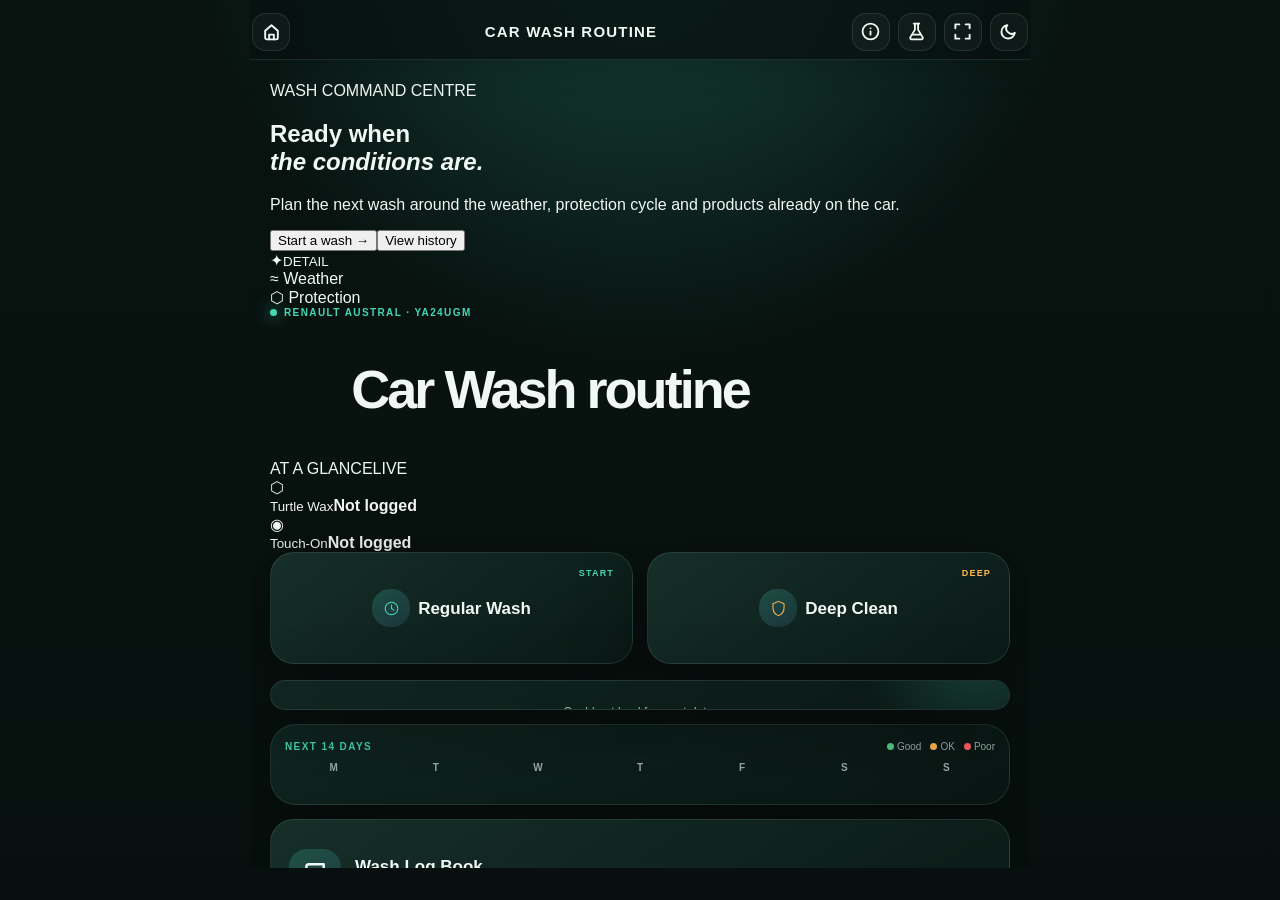
==== commit 1eac95f0: "Load interactive command-centre experience layer" ====
--- a/index.html
+++ b/index.html
@@ -32,36 +32,17 @@
       <button class="schedule-card sc-b" id="cardDeep"><div class="badge"><svg viewBox="0 0 48 48" fill="none" stroke="currentColor" stroke-width="2.6" stroke-linecap="round" stroke-linejoin="round"><path d="M24 6l14 6v10c0 10-6 17-14 20-8-3-14-10-14-20V12l14-6z"/></svg></div><p class="sc-title">Deep Clean</p></button>
     </div>
     <div id="weatherCard" class="wx-card"><div id="weatherDetails"><div class="wx-empty-msg">Loading wash conditions...</div></div></div>
-    <div class="cal-card">
-      <div class="cal-head"><p class="section-label">Next 14 Days</p><div class="cal-legend"><span><i class="cal-dot green"></i>Good</span><span><i class="cal-dot orange"></i>OK</span><span><i class="cal-dot red"></i>Poor</span></div></div>
-      <div class="cal-weekdays"><div>M</div><div>T</div><div>W</div><div>T</div><div>F</div><div>S</div><div>S</div></div>
-      <div class="cal-grid" id="calGrid"></div><p class="cal-foot-note" id="calFootNote"></p>
-    </div>
+    <div class="cal-card"><div class="cal-head"><p class="section-label">Next 14 Days</p><div class="cal-legend"><span><i class="cal-dot green"></i>Good</span><span><i class="cal-dot orange"></i>OK</span><span><i class="cal-dot red"></i>Poor</span></div></div><div class="cal-weekdays"><div>M</div><div>T</div><div>W</div><div>T</div><div>F</div><div>S</div><div>S</div></div><div class="cal-grid" id="calGrid"></div><p class="cal-foot-note" id="calFootNote"></p></div>
     <button class="schedule-card" id="logBookBtn" style="border-style:dashed;"><div class="badge" style="background:var(--surface-2);color:var(--text);"><svg viewBox="0 0 24 24" fill="none" stroke="currentColor" stroke-width="2.3" stroke-linecap="round" stroke-linejoin="round"><path d="M4 19.5A2.5 2.5 0 0 1 6.5 17H20"/><path d="M6.5 2H20v20H6.5A2.5 2.5 0 0 1 4 19.5v-15A2.5 2.5 0 0 1 6.5 2z"/></svg></div><div><p class="sc-title">Wash Log Book</p><p class="sc-meta" id="lastWashMeta">No recent washes logged</p></div></button>
     <div class="cal-card" id="productMetersCard"><p class="section-label" style="margin-bottom:10px;">Product Protection</p><div id="productMeters"></div></div>
   </div>
-
   <div id="deepCleanSelect" class="hidden"><div class="hero-eyebrow">Wash Setup</div><h2 class="hero-title">What are you doing today?</h2><p class="hero-sub">Adjust anything below - steps you don't need are skipped automatically.</p><div id="setupGroups"></div><div id="deepCleanSelectFoot"><button class="finish-btn" id="beginDeepCleanBtn">Begin Wash</button></div></div>
-
   <div id="stepScreen" class="hidden"><div class="progress-wrap"><div class="progress-track" id="progressTrack"></div><div class="progress-label"><span id="progPhase">Phase</span><span id="progFrac" class="num">1 / 1</span></div></div><div class="carousel-viewport" id="carouselViewport"><div class="carousel-track" id="carouselTrack"></div></div><div class="scroll-cue hidden" id="scrollCue"><svg viewBox="0 0 24 24" fill="none" stroke="currentColor" stroke-width="2.3" stroke-linecap="round" stroke-linejoin="round"><path d="M6 9l6 6 6-6"/></svg></div></div>
-
   <div id="doneScreen" class="hidden"><div class="dbadge"><svg viewBox="0 0 24 24" fill="none" stroke="currentColor" stroke-width="2.6" stroke-linecap="round" stroke-linejoin="round"><path d="M5 13l4 4L19 7"/></svg></div><h2>Wash completed</h2><p id="doneText">Nice work - every step in this schedule is done.</p><div id="reviewListWrap"><p class="cal-foot-note" id="reviewListNote" style="text-align:center;margin:0 0 8px;"></p><div id="reviewList"></div></div><div class="navbar" style="border:none;padding:0;width:100%;max-width:280px;"><button class="navbtn" id="reviewBtn">Review steps</button><button class="navbtn primary" id="doneHomeBtn">Done</button></div></div>
 </div>
-
-<div id="logModal" class="hidden"><div class="modal-card"><h3>Wash Log</h3><div style="display:flex;gap:8px;margin:14px 0 4px;"><button class="navbtn" id="exportLogsBtn" style="flex:1;">Export JSON</button><button class="navbtn" id="importLogsBtn" style="flex:1;">Import JSON</button><input type="file" id="importLogsInput" accept="application/json,.json" class="hidden"></div><p style="font-size:10.5px;color:var(--text-dim);margin:4px 0 0;line-height:1.4;">Export saves a backup .json file you can keep somewhere safe (cloud drive, email to self). Import adds washes from a backup file back into this log - duplicates are skipped automatically.</p><p style="font-size:12px;font-weight:700;margin-bottom:6px;margin-top:14px;">PAST WASHES</p><div id="logList" style="max-height:260px;overflow-y:auto;display:flex;flex-direction:column;gap:8px;"></div><p style="text-align:center;font-size:12px;color:var(--text-dim);margin-top:15px;margin-bottom:0;">Tap anywhere outside to close</p></div></div>
+<div id="logModal" class="hidden"><div class="modal-card"><h3>Wash Log</h3><div style="display:flex;gap:8px;margin:14px 0 4px;"><button class="navbtn" id="exportLogsBtn" style="flex:1;">Export JSON</button><button class="navbtn" id="importLogsBtn" style="flex:1;">Import JSON</button><input type="file" id="importLogsInput" accept="application/json,.json" class="hidden"></div><p style="font-size:10.5px;color:var(--text-dim);margin:4px 0 0;line-height:1.4;">Export saves a backup .json file you can keep somewhere safe. Import adds washes from a backup file back into this log - duplicates are skipped automatically.</p><p style="font-size:12px;font-weight:700;margin-bottom:6px;margin-top:14px;">PAST WASHES</p><div id="logList" style="max-height:260px;overflow-y:auto;display:flex;flex-direction:column;gap:8px;"></div><p style="text-align:center;font-size:12px;color:var(--text-dim);margin-top:15px;margin-bottom:0;">Tap anywhere outside to close</p></div></div>
 <div id="dayModal" class="hidden"><div class="modal-card"><h3 id="dayModalTitle">Hourly outlook</h3><div id="dayModalBody" style="margin-top:12px;"></div><p style="text-align:center;font-size:12px;color:var(--text-dim);margin-top:15px;margin-bottom:0;">Tap anywhere outside to close</p></div></div>
 <div id="calcModal" class="hidden"><div class="modal-card"><h3>Dilution Calculator</h3><div style="display:flex;flex-direction:column;gap:12px;margin-top:12px;"><label style="font-size:12px;font-weight:700;">PRODUCT<select id="calcProduct" style="width:100%;padding:8px;border-radius:8px;border:1px solid var(--border);background:var(--surface-2);color:var(--text);margin-top:4px;"><option value="bh_touchless">Bilt Hamber Touch-Less</option><option value="bh_surfex">Bilt Hamber Surfex-HD</option><option value="bh_qd">Bilt Hamber Auto-QD</option><option value="bh_wash">Bilt Hamber Auto-Wash</option><option value="bh_touchon">Bilt Hamber Touch-On</option></select></label><label style="font-size:12px;font-weight:700;">RATIO<select id="calcRatio" style="width:100%;padding:8px;border-radius:8px;border:1px solid var(--border);background:var(--surface-2);color:var(--text);margin-top:4px;"></select></label><label style="font-size:12px;font-weight:700;">CONTAINER SIZE (ml)<input type="number" id="calcSize" value="400" style="width:100%;padding:8px;border-radius:8px;border:1px solid var(--border);background:var(--surface-2);color:var(--text);margin-top:4px;"></label><div id="calcResult" style="padding:12px;background:var(--surface-2);border-radius:10px;border:1px solid var(--border);font-size:13.5px;line-height:1.5;margin-top:6px;"></div></div><p style="text-align:center;font-size:12px;color:var(--text-dim);margin-top:15px;margin-bottom:0;">Tap anywhere outside to close</p></div></div>
-<div id="infoModal" class="hidden"><div class="modal-card"><h3>Chemical Usage Rules</h3><div class="step-body"><p><b>DO NOT USE:</b></p><ul><li><span class="product_BH">Bilt Hamber Auto-QD (1:20)</span> on Glass, mirrors, or alloy wheels</li><li><span class="product_rainx">Rain-X</span> on Side mirrors, unpainted black plastics, or bodywork</li><li><span class="product_BH">Bilt Hamber Auto-Korrosol</span> on Grill meshes, badges, seals, or hot surfaces</li><li><span class="product_Autoglym_carGlass">Autoglym Car Glass Polish</span> on Plastic trim, window surrounds, or screens</li></ul><p><b>ALWAYS DILUTE:</b></p><ul><li><span class="product_BH">Bilt Hamber Auto-QD</span>: ALWAYS 1:20 (24ml/25g for 476ml/476g Distilled water)</li><li><span class="product_BH">Bilt Hamber Surfex-HD</span>: ALWAYS 1:10 (45ml/48g for 455ml/455g tap water) for arches, tyres &amp; jambs, Can be diluted further 1:100 to be used on interior vinyl, dashboard plastics, steering wheels, leather (spot testing first), and light fabric upholstery stains</li><li><span class="product_BH">Bilt Hamber Touch-Less</span>: 1:15 for weekly (25ml for 375ml warm tap water), 1:5 for deep clean (67ml for 333ml warm tap water)</li><li><span class="product_BH">Bilt Hamber Auto-Wash</span>: 1:2000 (1 tsp/5ml/5g per 10L/10kg warm tap water)</li></ul><p><b>NEVER DILUTE:</b></p><ul><li><span class="product_Autoglym_fastGlass">Autoglym Fast Glass</span></li><li><span class="product_Autoglym_carGlass">Autoglym Car Glass Polish</span></li><li><span class="product_rainx">Rain-X</span></li><li><span class="product_Autoglym_tyreDressing">Autoglym Instant Tyre Dressing</span></li><li><span class="product_BH">Bilt Hamber Auto-Wheel</span></li><li><span class="product_BH">Bilt Hamber Auto-Korrosol</span></li></ul></div><p style="text-align:center;font-size:12px;color:var(--text-dim);margin-top:15px;margin-bottom:0;">Tap anywhere to close</p></div></div>
-
-<script src="constants.js"></script>
-<script src="app.js"></script>
-<script src="coating_logic.js"></script>
-<script src="coating_logic_fix.js"></script>
-<script>
-renderLogs();
-renderProductMeters();
-updateReminders();
-fetchWashWeather();
-</script>
-</body>
-</html>+<div id="infoModal" class="hidden"><div class="modal-card"><h3>Chemical Usage Rules</h3><div class="step-body"><p><b>DO NOT USE:</b></p><ul><li><span class="product_BH">Bilt Hamber Auto-QD (1:20)</span> on Glass, mirrors, or alloy wheels</li><li><span class="product_rainx">Rain-X</span> on Side mirrors, unpainted black plastics, or bodywork</li><li><span class="product_BH">Bilt Hamber Auto-Korrosol</span> on Grill meshes, badges, seals, or hot surfaces</li><li><span class="product_Autoglym_carGlass">Autoglym Car Glass Polish</span> on Plastic trim, window surrounds, or screens</li></ul></div><p style="text-align:center;font-size:12px;color:var(--text-dim);margin-top:15px;margin-bottom:0;">Tap anywhere to close</p></div></div>
+<script src="constants.js"></script><script src="app.js"></script><script src="coating_logic.js"></script><script src="coating_logic_fix.js"></script><script src="experience.js"></script><script>renderLogs();renderProductMeters();updateReminders();fetchWashWeather();</script>
+</body></html>
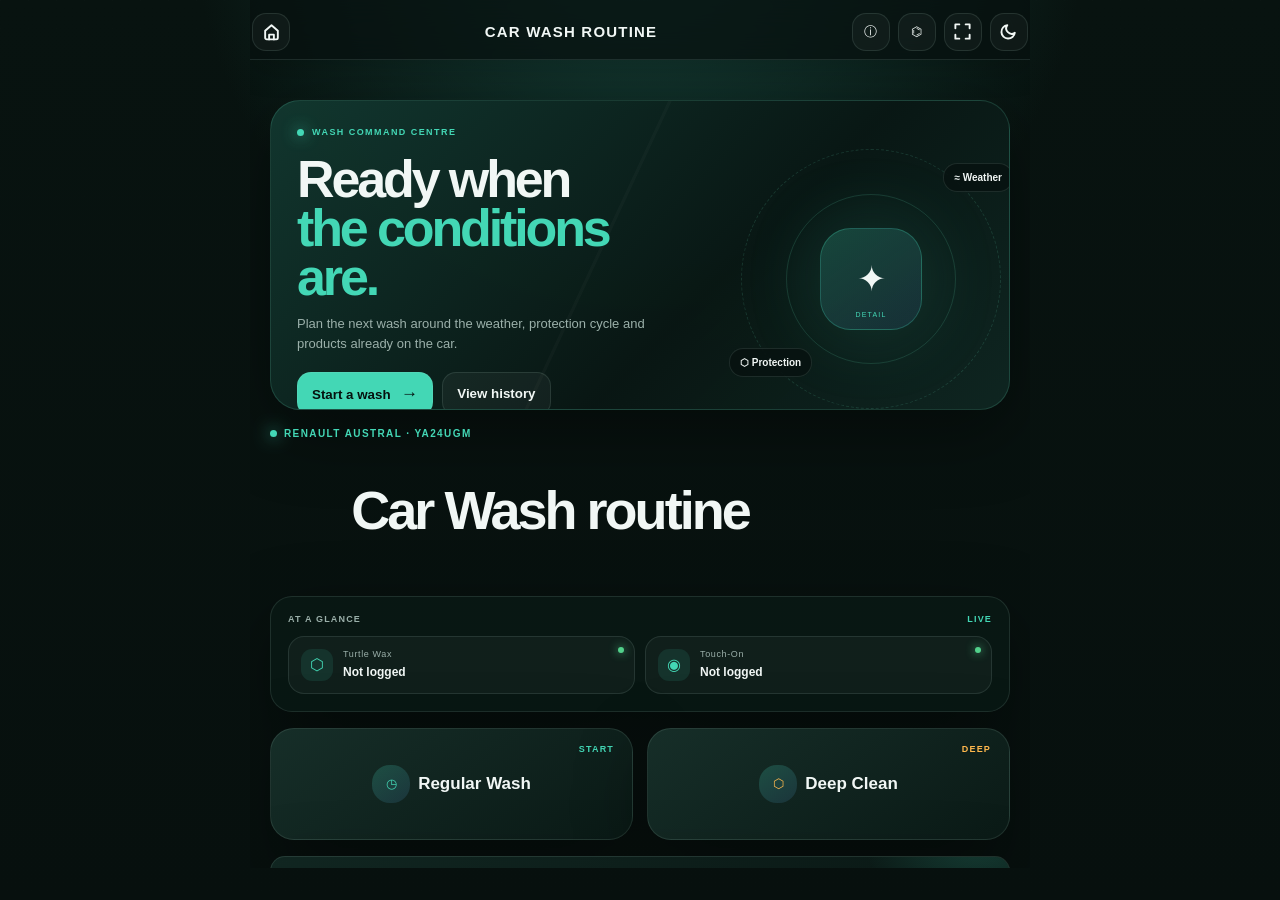
==== commit 4f778ff3: "Load immersive guided wash experience" ====
--- a/index.html
+++ b/index.html
@@ -1,48 +1 @@
-<!DOCTYPE html>
-<html lang="en">
-<head>
-<meta charset="UTF-8">
-<meta name="viewport" content="width=device-width, initial-scale=1, viewport-fit=cover, user-scalable=no">
-<meta name="theme-color" content="#1E8A9B">
-<meta name="apple-mobile-web-app-capable" content="yes">
-<meta name="mobile-web-app-capable" content="yes">
-<title>Austral Wash Bay</title>
-<link href="styles.css" rel="stylesheet">
-<link href="redesign.css" rel="stylesheet">
-</head>
-<body>
-<div id="app">
-  <div class="topbar">
-    <button class="iconbtn" id="backBtn" aria-label="Back to menu"><svg viewBox="0 0 24 24" fill="none" stroke="currentColor" stroke-width="2.3" stroke-linecap="round" stroke-linejoin="round" id="backIcon"></svg></button>
-    <h1 id="topTitle">Car Wash Routine</h1>
-    <div style="display:flex;gap:8px;">
-      <button class="iconbtn" id="infoBtn" aria-label="Chemical Cheat Sheet"><svg viewBox="0 0 24 24" fill="none" stroke="currentColor" stroke-width="2.3" stroke-linecap="round" stroke-linejoin="round"><circle cx="12" cy="12" r="10"></circle><line x1="12" y1="16" x2="12" y2="12"></line><line x1="12" y1="8" x2="12.01" y2="8"></line></svg></button>
-      <button class="iconbtn" id="calcBtn" aria-label="Dilution Calculator"><svg viewBox="0 0 24 24" fill="none" stroke="currentColor" stroke-width="2.3" stroke-linecap="round" stroke-linejoin="round"><path d="M10 2v7.31a2 2 0 0 1-.29.98L4.14 19.4A2 2 0 0 0 5.81 22h12.38a2 2 0 0 0 1.67-2.6l-5.57-9.11a2 2 0 0 1-.29-.98V2"/><path d="M8.5 2h7M7 16h10"/></svg></button>
-      <button class="iconbtn" id="fullscreenBtn" aria-label="Toggle fullscreen" onclick="toggleFullScreen()"></button>
-      <button class="iconbtn" id="themeBtn" aria-label="Toggle theme"></button>
-    </div>
-  </div>
-
-  <div id="home">
-    <div class="hero-eyebrow">Renault Austral · YA24UGM</div>
-    <h2 class="hero-title">Car Wash routine</h2>
-    <div id="remindersWrap"></div>
-    <div class="schedule-row">
-      <button class="schedule-card sc-a" id="cardTen"><div class="badge"><svg viewBox="0 0 48 48" fill="none" stroke="currentColor" stroke-width="2.6" stroke-linecap="round" stroke-linejoin="round"><circle cx="24" cy="24" r="16"/><path d="M24 15v9l6 4"/></svg></div><p class="sc-title">Regular Wash</p></button>
-      <button class="schedule-card sc-b" id="cardDeep"><div class="badge"><svg viewBox="0 0 48 48" fill="none" stroke="currentColor" stroke-width="2.6" stroke-linecap="round" stroke-linejoin="round"><path d="M24 6l14 6v10c0 10-6 17-14 20-8-3-14-10-14-20V12l14-6z"/></svg></div><p class="sc-title">Deep Clean</p></button>
-    </div>
-    <div id="weatherCard" class="wx-card"><div id="weatherDetails"><div class="wx-empty-msg">Loading wash conditions...</div></div></div>
-    <div class="cal-card"><div class="cal-head"><p class="section-label">Next 14 Days</p><div class="cal-legend"><span><i class="cal-dot green"></i>Good</span><span><i class="cal-dot orange"></i>OK</span><span><i class="cal-dot red"></i>Poor</span></div></div><div class="cal-weekdays"><div>M</div><div>T</div><div>W</div><div>T</div><div>F</div><div>S</div><div>S</div></div><div class="cal-grid" id="calGrid"></div><p class="cal-foot-note" id="calFootNote"></p></div>
-    <button class="schedule-card" id="logBookBtn" style="border-style:dashed;"><div class="badge" style="background:var(--surface-2);color:var(--text);"><svg viewBox="0 0 24 24" fill="none" stroke="currentColor" stroke-width="2.3" stroke-linecap="round" stroke-linejoin="round"><path d="M4 19.5A2.5 2.5 0 0 1 6.5 17H20"/><path d="M6.5 2H20v20H6.5A2.5 2.5 0 0 1 4 19.5v-15A2.5 2.5 0 0 1 6.5 2z"/></svg></div><div><p class="sc-title">Wash Log Book</p><p class="sc-meta" id="lastWashMeta">No recent washes logged</p></div></button>
-    <div class="cal-card" id="productMetersCard"><p class="section-label" style="margin-bottom:10px;">Product Protection</p><div id="productMeters"></div></div>
-  </div>
-  <div id="deepCleanSelect" class="hidden"><div class="hero-eyebrow">Wash Setup</div><h2 class="hero-title">What are you doing today?</h2><p class="hero-sub">Adjust anything below - steps you don't need are skipped automatically.</p><div id="setupGroups"></div><div id="deepCleanSelectFoot"><button class="finish-btn" id="beginDeepCleanBtn">Begin Wash</button></div></div>
-  <div id="stepScreen" class="hidden"><div class="progress-wrap"><div class="progress-track" id="progressTrack"></div><div class="progress-label"><span id="progPhase">Phase</span><span id="progFrac" class="num">1 / 1</span></div></div><div class="carousel-viewport" id="carouselViewport"><div class="carousel-track" id="carouselTrack"></div></div><div class="scroll-cue hidden" id="scrollCue"><svg viewBox="0 0 24 24" fill="none" stroke="currentColor" stroke-width="2.3" stroke-linecap="round" stroke-linejoin="round"><path d="M6 9l6 6 6-6"/></svg></div></div>
-  <div id="doneScreen" class="hidden"><div class="dbadge"><svg viewBox="0 0 24 24" fill="none" stroke="currentColor" stroke-width="2.6" stroke-linecap="round" stroke-linejoin="round"><path d="M5 13l4 4L19 7"/></svg></div><h2>Wash completed</h2><p id="doneText">Nice work - every step in this schedule is done.</p><div id="reviewListWrap"><p class="cal-foot-note" id="reviewListNote" style="text-align:center;margin:0 0 8px;"></p><div id="reviewList"></div></div><div class="navbar" style="border:none;padding:0;width:100%;max-width:280px;"><button class="navbtn" id="reviewBtn">Review steps</button><button class="navbtn primary" id="doneHomeBtn">Done</button></div></div>
-</div>
-<div id="logModal" class="hidden"><div class="modal-card"><h3>Wash Log</h3><div style="display:flex;gap:8px;margin:14px 0 4px;"><button class="navbtn" id="exportLogsBtn" style="flex:1;">Export JSON</button><button class="navbtn" id="importLogsBtn" style="flex:1;">Import JSON</button><input type="file" id="importLogsInput" accept="application/json,.json" class="hidden"></div><p style="font-size:10.5px;color:var(--text-dim);margin:4px 0 0;line-height:1.4;">Export saves a backup .json file you can keep somewhere safe. Import adds washes from a backup file back into this log - duplicates are skipped automatically.</p><p style="font-size:12px;font-weight:700;margin-bottom:6px;margin-top:14px;">PAST WASHES</p><div id="logList" style="max-height:260px;overflow-y:auto;display:flex;flex-direction:column;gap:8px;"></div><p style="text-align:center;font-size:12px;color:var(--text-dim);margin-top:15px;margin-bottom:0;">Tap anywhere outside to close</p></div></div>
-<div id="dayModal" class="hidden"><div class="modal-card"><h3 id="dayModalTitle">Hourly outlook</h3><div id="dayModalBody" style="margin-top:12px;"></div><p style="text-align:center;font-size:12px;color:var(--text-dim);margin-top:15px;margin-bottom:0;">Tap anywhere outside to close</p></div></div>
-<div id="calcModal" class="hidden"><div class="modal-card"><h3>Dilution Calculator</h3><div style="display:flex;flex-direction:column;gap:12px;margin-top:12px;"><label style="font-size:12px;font-weight:700;">PRODUCT<select id="calcProduct" style="width:100%;padding:8px;border-radius:8px;border:1px solid var(--border);background:var(--surface-2);color:var(--text);margin-top:4px;"><option value="bh_touchless">Bilt Hamber Touch-Less</option><option value="bh_surfex">Bilt Hamber Surfex-HD</option><option value="bh_qd">Bilt Hamber Auto-QD</option><option value="bh_wash">Bilt Hamber Auto-Wash</option><option value="bh_touchon">Bilt Hamber Touch-On</option></select></label><label style="font-size:12px;font-weight:700;">RATIO<select id="calcRatio" style="width:100%;padding:8px;border-radius:8px;border:1px solid var(--border);background:var(--surface-2);color:var(--text);margin-top:4px;"></select></label><label style="font-size:12px;font-weight:700;">CONTAINER SIZE (ml)<input type="number" id="calcSize" value="400" style="width:100%;padding:8px;border-radius:8px;border:1px solid var(--border);background:var(--surface-2);color:var(--text);margin-top:4px;"></label><div id="calcResult" style="padding:12px;background:var(--surface-2);border-radius:10px;border:1px solid var(--border);font-size:13.5px;line-height:1.5;margin-top:6px;"></div></div><p style="text-align:center;font-size:12px;color:var(--text-dim);margin-top:15px;margin-bottom:0;">Tap anywhere outside to close</p></div></div>
-<div id="infoModal" class="hidden"><div class="modal-card"><h3>Chemical Usage Rules</h3><div class="step-body"><p><b>DO NOT USE:</b></p><ul><li><span class="product_BH">Bilt Hamber Auto-QD (1:20)</span> on Glass, mirrors, or alloy wheels</li><li><span class="product_rainx">Rain-X</span> on Side mirrors, unpainted black plastics, or bodywork</li><li><span class="product_BH">Bilt Hamber Auto-Korrosol</span> on Grill meshes, badges, seals, or hot surfaces</li><li><span class="product_Autoglym_carGlass">Autoglym Car Glass Polish</span> on Plastic trim, window surrounds, or screens</li></ul></div><p style="text-align:center;font-size:12px;color:var(--text-dim);margin-top:15px;margin-bottom:0;">Tap anywhere to close</p></div></div>
-<script src="constants.js"></script><script src="app.js"></script><script src="coating_logic.js"></script><script src="coating_logic_fix.js"></script><script src="experience.js"></script><script>renderLogs();renderProductMeters();updateReminders();fetchWashWeather();</script>
-</body></html>+<!DOCTYPE html><html lang="en"><head><meta charset="UTF-8"><meta name="viewport" content="width=device-width, initial-scale=1, viewport-fit=cover, user-scalable=no"><meta name="theme-color" content="#1E8A9B"><meta name="apple-mobile-web-app-capable" content="yes"><meta name="mobile-web-app-capable" content="yes"><title>Austral Wash Bay</title><link href="styles.css" rel="stylesheet"><link href="redesign.css" rel="stylesheet"></head><body><div id="app"><div class="topbar"><button class="iconbtn" id="backBtn" aria-label="Back to menu"><svg viewBox="0 0 24 24" fill="none" stroke="currentColor" stroke-width="2.3" stroke-linecap="round" stroke-linejoin="round" id="backIcon"></svg></button><h1 id="topTitle">Car Wash Routine</h1><div style="display:flex;gap:8px;"><button class="iconbtn" id="infoBtn" aria-label="Chemical Cheat Sheet">ⓘ</button><button class="iconbtn" id="calcBtn" aria-label="Dilution Calculator">⌬</button><button class="iconbtn" id="fullscreenBtn" aria-label="Toggle fullscreen" onclick="toggleFullScreen()"></button><button class="iconbtn" id="themeBtn" aria-label="Toggle theme"></button></div></div><div id="home"><div class="hero-eyebrow">Renault Austral · YA24UGM</div><h2 class="hero-title">Car Wash routine</h2><div id="remindersWrap"></div><div class="schedule-row"><button class="schedule-card sc-a" id="cardTen"><div class="badge">◷</div><p class="sc-title">Regular Wash</p></button><button class="schedule-card sc-b" id="cardDeep"><div class="badge">⬡</div><p class="sc-title">Deep Clean</p></button></div><div id="weatherCard" class="wx-card"><div id="weatherDetails"><div class="wx-empty-msg">Loading wash conditions...</div></div></div><div class="cal-card"><div class="cal-head"><p class="section-label">Next 14 Days</p><div class="cal-legend"><span><i class="cal-dot green"></i>Good</span><span><i class="cal-dot orange"></i>OK</span><span><i class="cal-dot red"></i>Poor</span></div></div><div class="cal-weekdays"><div>M</div><div>T</div><div>W</div><div>T</div><div>F</div><div>S</div><div>S</div></div><div class="cal-grid" id="calGrid"></div><p class="cal-foot-note" id="calFootNote"></p></div><button class="schedule-card" id="logBookBtn" style="border-style:dashed;"><div class="badge">▤</div><div><p class="sc-title">Wash Log Book</p><p class="sc-meta" id="lastWashMeta">No recent washes logged</p></div></button><div class="cal-card" id="productMetersCard"><p class="section-label" style="margin-bottom:10px;">Product Protection</p><div id="productMeters"></div></div></div><div id="deepCleanSelect" class="hidden"><div class="hero-eyebrow">Wash Setup</div><h2 class="hero-title">What are you doing today?</h2><p class="hero-sub">Adjust anything below - steps you don't need are skipped automatically.</p><div id="setupGroups"></div><div id="deepCleanSelectFoot"><button class="finish-btn" id="beginDeepCleanBtn">Begin Wash</button></div></div><div id="stepScreen" class="hidden"><div class="progress-wrap"><div class="progress-track" id="progressTrack"></div><div class="progress-label"><span id="progPhase">Phase</span><span id="progFrac" class="num">1 / 1</span></div></div><div class="carousel-viewport" id="carouselViewport"><div class="carousel-track" id="carouselTrack"></div></div><div class="scroll-cue hidden" id="scrollCue">⌄</div></div><div id="doneScreen" class="hidden"><div class="dbadge">✓</div><h2>Wash completed</h2><p id="doneText">Nice work - every step in this schedule is done.</p><div id="reviewListWrap"><p class="cal-foot-note" id="reviewListNote"></p><div id="reviewList"></div></div><div class="navbar"><button class="navbtn" id="reviewBtn">Review steps</button><button class="navbtn primary" id="doneHomeBtn">Done</button></div></div></div><div id="logModal" class="hidden"><div class="modal-card"><h3>Wash Log</h3><div id="logList"></div></div></div><div id="dayModal" class="hidden"><div class="modal-card"><h3 id="dayModalTitle">Hourly outlook</h3><div id="dayModalBody"></div></div></div><div id="calcModal" class="hidden"><div class="modal-card"><h3>Dilution Calculator</h3><div id="calcResult"></div></div></div><div id="infoModal" class="hidden"><div class="modal-card"><h3>Chemical Usage Rules</h3></div></div><script src="constants.js"></script><script src="app.js"></script><script src="coating_logic.js"></script><script src="coating_logic_fix.js"></script><script src="experience.js"></script><script src="guided-wash.js"></script><script>renderLogs();renderProductMeters();updateReminders();fetchWashWeather();</script></body></html>
--- a/redesign.css
+++ b/redesign.css
@@ -1,21 +1,13 @@
-/* Austral Wash Bay — visual redesign layer
-   Loaded after the original stylesheet so existing functionality and DOM remain intact. */
+/* Austral Wash Bay — visual redesign layer */
 :root{--bg:#07110f;--surface:#0d1c19;--surface-2:#132824;--surface-3:#19332e;--text:#f1f7f5;--text-dim:#9bb0aa;--border:rgba(178,215,203,.13);--good:#52d18b;--amber:#ffb84d;--warn:#ff6262;--accent:#43d7b5;--accent-2:#65a9ff;--shadow:0 22px 70px rgba(0,0,0,.38)}
-body{background:radial-gradient(circle at 50% -10%,#17443b 0,transparent 38%),linear-gradient(180deg,#081310 0%,#07100e 100%);min-height:100vh}
-body:before{content:"";position:fixed;inset:0;pointer-events:none;opacity:.35;background-image:linear-gradient(rgba(255,255,255,.018) 1px,transparent 1px),linear-gradient(90deg,rgba(255,255,255,.014) 1px,transparent 1px);background-size:28px 28px;mask-image:linear-gradient(to bottom,black,transparent 70%)}
-#app{position:relative;max-width:780px;margin:auto;padding-bottom:32px}.topbar{position:sticky!important;top:0;z-index:20;backdrop-filter:blur(18px);background:rgba(7,17,15,.76)!important;border-bottom:1px solid var(--border);box-shadow:0 10px 30px rgba(0,0,0,.16)}
-.topbar h1{font-size:15px!important;letter-spacing:.08em;text-transform:uppercase}.iconbtn{border:1px solid var(--border)!important;background:rgba(255,255,255,.035)!important;border-radius:14px!important;transition:transform .2s ease,background .2s ease}.iconbtn:hover{transform:translateY(-2px);background:rgba(255,255,255,.09)!important}
+body{background:radial-gradient(circle at 50% -10%,#17443b 0,transparent 38%),linear-gradient(180deg,#081310 0%,#07100e 100%);min-height:100vh}body:before{content:"";position:fixed;inset:0;pointer-events:none;opacity:.35;background-image:linear-gradient(rgba(255,255,255,.018) 1px,transparent 1px),linear-gradient(90deg,rgba(255,255,255,.014) 1px,transparent 1px);background-size:28px 28px;mask-image:linear-gradient(to bottom,black,transparent 70%)}#app{position:relative;max-width:780px;margin:auto;padding-bottom:32px}.topbar{position:sticky!important;top:0;z-index:20;backdrop-filter:blur(18px);background:rgba(7,17,15,.76)!important;border-bottom:1px solid var(--border);box-shadow:0 10px 30px rgba(0,0,0,.16)}.topbar h1{font-size:15px!important;letter-spacing:.08em;text-transform:uppercase}.iconbtn{border:1px solid var(--border)!important;background:rgba(255,255,255,.035)!important;border-radius:14px!important;transition:transform .2s ease,background .2s ease}.iconbtn:hover{transform:translateY(-2px);background:rgba(255,255,255,.09)!important}
 #home,#deepCleanSelect,#stepScreen,#doneScreen{animation:aw-enter .45s cubic-bezier(.2,.8,.2,1)}@keyframes aw-enter{from{opacity:0;transform:translateY(10px)}to{opacity:1;transform:none}}
-.hero-eyebrow{display:inline-flex!important;align-items:center;gap:7px;letter-spacing:.14em!important;color:var(--accent)!important;font-size:10px!important;font-weight:800!important}.hero-eyebrow:before{content:"";width:7px;height:7px;border-radius:50%;background:var(--accent);box-shadow:0 0 16px var(--accent)}.hero-title{font-size:clamp(32px,8vw,54px)!important;line-height:.98!important;letter-spacing:-.055em!important;max-width:560px}.hero-sub{font-size:15px!important;line-height:1.55!important;color:var(--text-dim)!important;max-width:560px}
-#remindersWrap{display:grid;gap:10px}.overdue-banner{border-radius:18px!important;box-shadow:var(--shadow);border:1px solid var(--border)!important;overflow:hidden}.overdue-banner:before{content:"PROTECTION STATUS";display:block;font-size:9px;font-weight:800;letter-spacing:.12em;opacity:.65;margin-bottom:5px}
-.schedule-row{gap:14px!important}.schedule-card{border:1px solid var(--border)!important;border-radius:24px!important;background:linear-gradient(145deg,rgba(23,48,42,.96),rgba(11,27,23,.96))!important;box-shadow:var(--shadow);min-height:112px;transition:transform .25s ease,border-color .25s ease,box-shadow .25s ease}.schedule-card:hover{transform:translateY(-4px);border-color:rgba(82,209,139,.45)!important;box-shadow:0 28px 70px rgba(0,0,0,.46)}.schedule-card:active{transform:scale(.98)}.schedule-card .badge{border-radius:18px!important;background:linear-gradient(145deg,rgba(67,215,181,.22),rgba(101,169,255,.12))!important}.sc-a:before,.sc-b:before{content:"START";position:absolute;right:18px;top:15px;font-size:9px;letter-spacing:.13em;color:var(--accent);font-weight:800}.sc-b:before{content:"DEEP";color:var(--amber)}.sc-title{font-size:17px!important;font-weight:800!important}.sc-meta{color:var(--text-dim)!important}
-.wx-card,.cal-card{background:linear-gradient(145deg,rgba(17,39,34,.96),rgba(10,24,21,.98))!important;border:1px solid var(--border)!important;border-radius:26px!important;box-shadow:var(--shadow)}.wx-card{position:relative;overflow:hidden}.wx-card:after{content:"";position:absolute;width:240px;height:240px;border-radius:50%;right:-90px;top:-150px;background:radial-gradient(circle,rgba(67,215,181,.2),transparent 68%);pointer-events:none}.section-label{letter-spacing:.14em!important;font-size:10px!important;color:var(--accent)!important;font-weight:800!important}
-.cal-day{border-radius:15px!important;border:1px solid transparent!important;transition:transform .2s ease,background .2s ease}.cal-day:hover{transform:translateY(-2px);background:var(--surface-3)!important}.cal-day.today{border-color:var(--accent)!important;box-shadow:0 0 0 3px rgba(67,215,181,.09)}
-.meter-row{padding:13px 0!important}.meter-track{height:8px!important;border-radius:99px!important;background:rgba(255,255,255,.06)!important;overflow:hidden}.meter-fill{border-radius:99px!important;box-shadow:0 0 16px currentColor}
-#deepCleanSelect{max-width:720px;margin:auto}.setup-group{border:1px solid var(--border)!important;border-radius:22px!important;background:rgba(13,28,25,.82)!important;overflow:hidden;margin-bottom:13px!important}.setup-group-title{letter-spacing:.08em!important;font-size:11px!important}.radio-option,.addon-option{border-radius:16px!important;transition:transform .18s ease,background .18s ease}.radio-option:hover,.addon-option:hover{background:rgba(255,255,255,.055)!important}.radio-option.selected,.addon-option.selected{box-shadow:inset 0 0 0 1px rgba(67,215,181,.38);background:rgba(67,215,181,.08)!important}.finish-btn{border-radius:18px!important;background:linear-gradient(135deg,var(--accent),#3ca7d9)!important;color:#04100d!important;box-shadow:0 16px 38px rgba(67,215,181,.22);font-weight:900!important;letter-spacing:.04em!important;transition:transform .2s ease,box-shadow .2s ease}.finish-btn:hover{transform:translateY(-2px);box-shadow:0 22px 48px rgba(67,215,181,.3)}
-#stepScreen{min-height:calc(100vh - 75px)}.progress-wrap{padding-top:16px!important}.progress-track{height:5px!important;border-radius:99px!important;background:rgba(255,255,255,.07)!important;overflow:hidden}.progress-dot{border-radius:99px!important;transition:width .3s ease,transform .2s ease}.progress-dot.active{transform:scale(1.15)}.progress-label{font-size:11px!important;letter-spacing:.08em;text-transform:uppercase;color:var(--text-dim)!important}.carousel-viewport{border-radius:28px!important}.step-slide{padding:12px 0 100px!important}.step-card{background:linear-gradient(155deg,rgba(21,48,41,.94),rgba(10,25,21,.98))!important;border:1px solid var(--border)!important;border-radius:28px!important;box-shadow:var(--shadow);overflow:hidden}.step-phase{color:var(--accent)!important;letter-spacing:.13em!important;font-size:10px!important;font-weight:900!important}.step-title{font-size:clamp(27px,7vw,42px)!important;letter-spacing:-.04em!important;line-height:1.05!important}.step-body{font-size:16px!important;line-height:1.65!important}.step-body li{margin-bottom:11px!important}.step-warning{border-radius:18px!important;border-left-width:4px!important}.navbar{position:sticky;bottom:14px;background:rgba(7,17,15,.82);backdrop-filter:blur(18px);border:1px solid var(--border)!important;border-radius:22px!important;padding:9px!important;box-shadow:var(--shadow)}.navbtn{border-radius:15px!important;border:1px solid var(--border)!important}.navbtn.primary{background:linear-gradient(135deg,var(--accent),#45b6df)!important;color:#04100d!important;font-weight:900!important}
-.timer-wrap,.timer-box,.timer-card{border-radius:22px!important;background:linear-gradient(145deg,rgba(101,169,255,.12),rgba(67,215,181,.08))!important;border:1px solid rgba(101,169,255,.25)!important}.timer-display{font-variant-numeric:tabular-nums;letter-spacing:.04em}
-#doneScreen{max-width:620px;margin:50px auto 0;text-align:center}.dbadge{width:92px!important;height:92px!important;border-radius:30px!important;background:linear-gradient(145deg,var(--accent),#5ba7e8)!important;color:#04100d!important;box-shadow:0 22px 60px rgba(67,215,181,.28);animation:aw-pop .6s cubic-bezier(.2,.8,.2,1)}@keyframes aw-pop{from{transform:scale(.4) rotate(-15deg);opacity:0}to{transform:none;opacity:1}}#doneScreen h2{font-size:42px!important;letter-spacing:-.05em!important}
-.modal-card{background:linear-gradient(155deg,#122822,#091512)!important;border:1px solid var(--border)!important;border-radius:26px!important;box-shadow:0 35px 100px rgba(0,0,0,.62)!important}.modal-card h3{letter-spacing:-.03em;font-size:25px!important}
-.instruction-product-status{margin:0 0 16px;padding:12px 14px;border-radius:16px;border:1px solid var(--border);background:rgba(255,255,255,.04)}.instruction-product-status.ok{border-color:rgba(82,209,139,.32)}.instruction-product-status.soon{border-color:rgba(255,184,77,.38)}.instruction-product-status.overdue{border-color:rgba(255,98,98,.45);animation:aw-pulse 1.2s ease-in-out infinite}@keyframes aw-pulse{50%{box-shadow:0 0 0 7px rgba(255,98,98,.08)}}
-@media (max-width:600px){#app{padding-left:14px;padding-right:14px}.topbar{margin-left:-14px;margin-right:-14px;padding-left:14px!important;padding-right:14px!important}.schedule-row{grid-template-columns:1fr!important}.hero-title{font-size:38px!important}.step-card{border-radius:23px!important}.navbar{bottom:8px}}
+.command-centre{margin:18px 0 18px;padding:26px;min-height:310px;position:relative;overflow:hidden;border-radius:30px;border:1px solid rgba(102,215,181,.18);background:linear-gradient(135deg,rgba(18,56,48,.96),rgba(9,23,20,.96) 60%,rgba(16,40,35,.9));box-shadow:var(--shadow)}.command-centre:after{content:"";position:absolute;inset:0;background:linear-gradient(115deg,transparent 0 45%,rgba(255,255,255,.025) 45.1% 45.4%,transparent 45.5%);pointer-events:none}.cc-main{position:relative;z-index:2;max-width:55%}.cc-kicker{font-size:9px;letter-spacing:.16em;font-weight:900;color:var(--accent);display:flex;align-items:center;gap:8px}.cc-kicker span{width:7px;height:7px;border-radius:50%;background:var(--accent);box-shadow:0 0 15px var(--accent)}.command-centre h2{margin:18px 0 12px;font-size:clamp(34px,6vw,52px);letter-spacing:-.06em;line-height:.94}.command-centre h2 em{font-style:normal;color:var(--accent)}.command-centre p{font-size:13px;line-height:1.55;color:var(--text-dim);margin:0 0 18px}.cc-actions{display:flex;gap:9px}.cc-primary,.cc-secondary{border-radius:14px;border:1px solid var(--border);padding:11px 14px;font-weight:800;cursor:pointer}.cc-primary{background:var(--accent);color:#06110e}.cc-primary b{margin-left:7px;font-size:17px}.cc-secondary{background:rgba(255,255,255,.045);color:var(--text)}.cc-orbit{position:absolute;right:-12px;bottom:-20px;width:300px;height:300px;z-index:1}.cc-ring{position:absolute;border:1px solid rgba(101,215,181,.16);border-radius:50%;left:50%;top:50%;transform:translate(-50%,-50%)}.r1{width:170px;height:170px}.r2{width:260px;height:260px;border-style:dashed;animation:aw-spin 30s linear infinite}@keyframes aw-spin{to{transform:translate(-50%,-50%) rotate(360deg)}}.cc-core{position:absolute;left:50%;top:50%;transform:translate(-50%,-50%);width:102px;height:102px;border-radius:31px;display:grid;place-items:center;background:linear-gradient(145deg,rgba(67,215,181,.24),rgba(101,169,255,.12));border:1px solid rgba(67,215,181,.28);font-size:35px;box-shadow:0 0 80px rgba(67,215,181,.16)}.cc-core small{position:absolute;bottom:11px;font-size:7px;letter-spacing:.17em;color:var(--accent)}.cc-chip{position:absolute;border:1px solid var(--border);border-radius:14px;padding:8px 10px;background:rgba(7,17,15,.74);backdrop-filter:blur(12px);font-size:10px;font-weight:800}.chip-weather{top:34px;right:8px}.chip-protection{bottom:52px;left:8px}
+.quick-status{margin:14px 0 16px;padding:17px;border:1px solid var(--border);border-radius:22px;background:rgba(10,26,22,.74);box-shadow:var(--shadow)}.quick-head{display:flex;justify-content:space-between;font-size:9px;font-weight:900;letter-spacing:.13em;color:var(--text-dim);margin-bottom:12px}.live-dot{color:var(--accent)}.quick-grid{display:grid;grid-template-columns:1fr 1fr;gap:10px}.quick-item{position:relative;display:flex;align-items:center;gap:10px;padding:12px;border-radius:16px;background:rgba(255,255,255,.035);border:1px solid var(--border)}.quick-icon{width:32px;height:32px;border-radius:11px;display:grid;place-items:center;background:rgba(67,215,181,.11);color:var(--accent)}.quick-item small{display:block;font-size:9px;letter-spacing:.07em;color:var(--text-dim);margin-bottom:3px}.quick-item strong{font-size:12px}.state-dot{position:absolute;right:10px;top:10px;width:6px;height:6px;border-radius:50%;background:var(--good);box-shadow:0 0 10px var(--good)}.quick-item.soon .state-dot,.quick-item.due .state-dot{background:var(--amber);box-shadow:0 0 10px var(--amber)}.quick-item.overdue .state-dot{background:var(--warn);box-shadow:0 0 10px var(--warn)}
+.hero-eyebrow{display:inline-flex!important;align-items:center;gap:7px;letter-spacing:.14em!important;color:var(--accent)!important;font-size:10px!important;font-weight:800!important}.hero-eyebrow:before{content:"";width:7px;height:7px;border-radius:50%;background:var(--accent);box-shadow:0 0 16px var(--accent)}.hero-title{font-size:clamp(32px,8vw,54px)!important;line-height:.98!important;letter-spacing:-.055em!important;max-width:560px}.hero-sub{font-size:15px!important;line-height:1.55!important;color:var(--text-dim)!important;max-width:560px}#remindersWrap{display:grid;gap:10px}.overdue-banner{border-radius:18px!important;box-shadow:var(--shadow);border:1px solid var(--border)!important;overflow:hidden}.overdue-banner:before{content:"PROTECTION STATUS";display:block;font-size:9px;font-weight:800;letter-spacing:.12em;opacity:.65;margin-bottom:5px}
+.schedule-row{gap:14px!important}.schedule-card{border:1px solid var(--border)!important;border-radius:24px!important;background:linear-gradient(145deg,rgba(23,48,42,.96),rgba(11,27,23,.96))!important;box-shadow:var(--shadow);min-height:112px;transition:transform .25s ease,border-color .25s ease,box-shadow .25s ease}.schedule-card:hover{transform:translateY(-4px);border-color:rgba(82,209,139,.45)!important;box-shadow:0 28px 70px rgba(0,0,0,.46)}.schedule-card:active{transform:scale(.98)}.schedule-card .badge{border-radius:18px!important;background:linear-gradient(145deg,rgba(67,215,181,.22),rgba(101,169,255,.12))!important}.sc-a:before,.sc-b:before{content:"START";position:absolute;right:18px;top:15px;font-size:9px;letter-spacing:.13em;color:var(--accent);font-weight:800}.sc-b:before{content:"DEEP";color:var(--amber)}.sc-title{font-size:17px!important;font-weight:800!important}.sc-meta{color:var(--text-dim)!important}.wx-card,.cal-card{background:linear-gradient(145deg,rgba(17,39,34,.96),rgba(10,24,21,.98))!important;border:1px solid var(--border)!important;border-radius:26px!important;box-shadow:var(--shadow)}.wx-card{position:relative;overflow:hidden}.wx-card:after{content:"";position:absolute;width:240px;height:240px;border-radius:50%;right:-90px;top:-150px;background:radial-gradient(circle,rgba(67,215,181,.2),transparent 68%);pointer-events:none}.section-label{letter-spacing:.14em!important;font-size:10px!important;color:var(--accent)!important;font-weight:800!important}.cal-day{border-radius:15px!important;border:1px solid transparent!important;transition:transform .2s ease,background .2s ease}.cal-day:hover{transform:translateY(-2px);background:var(--surface-3)!important}.cal-day.today{border-color:var(--accent)!important;box-shadow:0 0 0 3px rgba(67,215,181,.09)}.meter-row{padding:13px 0!important}.meter-track{height:8px!important;border-radius:99px!important;background:rgba(255,255,255,.06)!important;overflow:hidden}.meter-fill{border-radius:99px!important;box-shadow:0 0 16px currentColor}
+#deepCleanSelect{max-width:720px;margin:auto}.setup-progress{display:flex;align-items:center;gap:9px;margin:18px 0 24px;font-size:11px;font-weight:800;color:var(--text-dim)}.setup-progress span{display:flex;align-items:center;gap:5px}.setup-progress span:first-letter{color:var(--accent)}.setup-progress span.active{color:var(--accent)}.setup-progress small{font-size:8px;letter-spacing:.1em}.setup-progress i{height:1px;flex:1;background:var(--border)}.setup-group{border:1px solid var(--border)!important;border-radius:22px!important;background:rgba(13,28,25,.82)!important;overflow:hidden;margin-bottom:13px!important}.setup-group-title{letter-spacing:.08em!important;font-size:11px!important}.radio-option,.addon-option{border-radius:16px!important;transition:transform .18s ease,background .18s ease}.radio-option:hover,.addon-option:hover{background:rgba(255,255,255,.055)!important}.radio-option.selected,.addon-option.selected{box-shadow:inset 0 0 0 1px rgba(67,215,181,.38);background:rgba(67,215,181,.08)!important}.finish-btn{border-radius:18px!important;background:linear-gradient(135deg,var(--accent),#3ca7d9)!important;color:#04100d!important;box-shadow:0 16px 38px rgba(67,215,181,.22);font-weight:900!important;letter-spacing:.04em!important;transition:transform .2s ease,box-shadow .2s ease}.finish-btn:hover{transform:translateY(-2px);box-shadow:0 22px 48px rgba(67,215,181,.3)}
+#stepScreen{min-height:calc(100vh - 75px)}.progress-wrap{padding-top:16px!important}.progress-track{height:5px!important;border-radius:99px!important;background:rgba(255,255,255,.07)!important;overflow:hidden}.progress-dot{border-radius:99px!important;transition:width .3s ease,transform .2s ease}.progress-dot.active{transform:scale(1.15)}.progress-label{font-size:11px!important;letter-spacing:.08em;text-transform:uppercase;color:var(--text-dim)!important}.carousel-viewport{border-radius:28px!important}.step-slide{padding:12px 0 100px!important}.step-card{background:linear-gradient(155deg,rgba(21,48,41,.94),rgba(10,25,21,.98))!important;border:1px solid var(--border)!important;border-radius:28px!important;box-shadow:var(--shadow);overflow:hidden}.step-phase{color:var(--accent)!important;letter-spacing:.13em!important;font-size:10px!important;font-weight:900!important}.step-title{font-size:clamp(27px,7vw,42px)!important;letter-spacing:-.04em!important;line-height:1.05!important}.step-body{font-size:16px!important;line-height:1.65!important}.step-body li{margin-bottom:11px!important}.step-warning{border-radius:18px!important;border-left-width:4px!important}.navbar{position:sticky;bottom:14px;background:rgba(7,17,15,.82);backdrop-filter:blur(18px);border:1px solid var(--border)!important;border-radius:22px!important;padding:9px!important;box-shadow:var(--shadow)}.navbtn{border-radius:15px!important;border:1px solid var(--border)!important}.navbtn.primary{background:linear-gradient(135deg,var(--accent),#45b6df)!important;color:#04100d!important;font-weight:900!important}.timer-wrap,.timer-box,.timer-card{border-radius:22px!important;background:linear-gradient(145deg,rgba(101,169,255,.12),rgba(67,215,181,.08))!important;border:1px solid rgba(101,169,255,.25)!important}.timer-display{font-variant-numeric:tabular-nums;letter-spacing:.04em}
+.timer-dock{position:fixed;left:50%;bottom:18px;transform:translateX(-50%);z-index:99;width:min(520px,calc(100vw - 28px));display:flex;align-items:center;gap:13px;padding:10px 12px 10px 14px;border-radius:20px;background:rgba(8,22,19,.92);border:1px solid rgba(101,169,255,.28);box-shadow:0 25px 80px rgba(0,0,0,.55);backdrop-filter:blur(20px);transition:transform .25s ease,opacity .25s ease}.timer-dock.hidden{transform:translate(-50%,130%);opacity:0;pointer-events:none}.timer-dock-main{display:flex;align-items:center;gap:10px;min-width:0;flex:1}.timer-symbol{width:36px;height:36px;display:grid;place-items:center;border-radius:12px;background:rgba(101,169,255,.15);color:#9cc6ff}.timer-dock small{display:block;font-size:8px;letter-spacing:.13em;color:var(--accent-2);font-weight:900;margin-bottom:3px}.timer-dock strong{display:block;font-size:12px;white-space:nowrap;overflow:hidden;text-overflow:ellipsis}.timer-digits{font-variant-numeric:tabular-nums;font-size:21px;font-weight:900;letter-spacing:.04em}.timer-dock-toggle{border:0;background:transparent;color:var(--text-dim);font-size:18px}.timer-dock.collapsed{width:74px}.timer-dock.collapsed .timer-dock-main,.timer-dock.collapsed .timer-digits{display:none}
+#doneScreen{max-width:620px;margin:50px auto 0;text-align:center}.dbadge{width:92px!important;height:92px!important;border-radius:30px!important;background:linear-gradient(145deg,var(--accent),#5ba7e8)!important;color:#04100d!important;box-shadow:0 22px 60px rgba(67,215,181,.28);animation:aw-pop .6s cubic-bezier(.2,.8,.2,1)}@keyframes aw-pop{from{transform:scale(.4) rotate(-15deg);opacity:0}to{transform:none;opacity:1}}#doneScreen h2{font-size:42px!important;letter-spacing:-.05em!important}.modal-card{background:linear-gradient(155deg,#122822,#091512)!important;border:1px solid var(--border)!important;border-radius:26px!important;box-shadow:0 35px 100px rgba(0,0,0,.62)!important}.modal-card h3{letter-spacing:-.03em;font-size:25px!important}.instruction-product-status{margin:0 0 16px;padding:12px 14px;border-radius:16px;border:1px solid var(--border);background:rgba(255,255,255,.04)}.instruction-product-status.ok{border-color:rgba(82,209,139,.32)}.instruction-product-status.soon{border-color:rgba(255,184,77,.38)}.instruction-product-status.overdue{border-color:rgba(255,98,98,.45);animation:aw-pulse 1.2s ease-in-out infinite}@keyframes aw-pulse{50%{box-shadow:0 0 0 7px rgba(255,98,98,.08)}}
+@media(max-width:600px){#app{padding-left:14px;padding-right:14px}.topbar{margin-left:-14px;margin-right:-14px;padding-left:14px!important;padding-right:14px!important}.command-centre{padding:22px;min-height:330px}.cc-main{max-width:68%}.command-centre h2{font-size:37px}.cc-orbit{right:-75px;bottom:-28px;transform:scale(.82)}.quick-grid{grid-template-columns:1fr}.schedule-row{grid-template-columns:1fr!important}.hero-title{font-size:38px!important}.step-card{border-radius:23px!important}.navbar{bottom:8px}.timer-dock{bottom:10px}}
